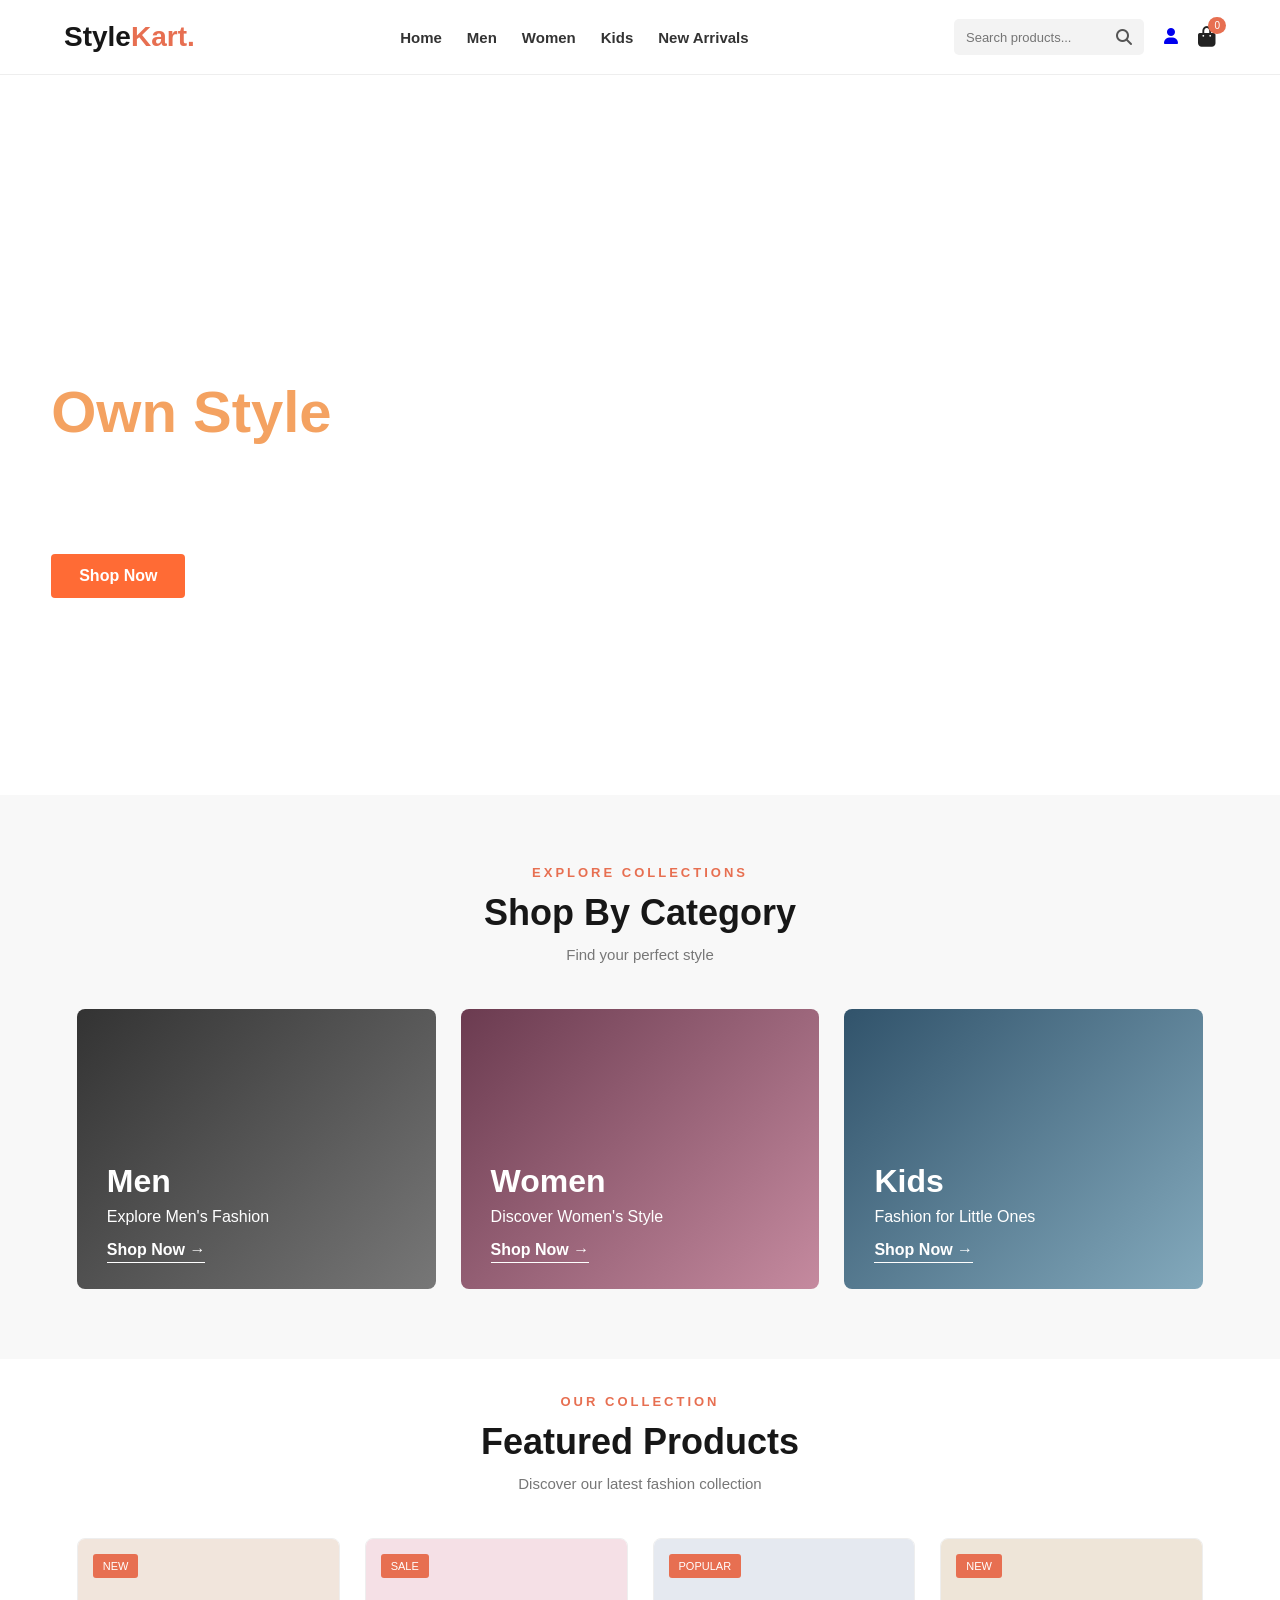
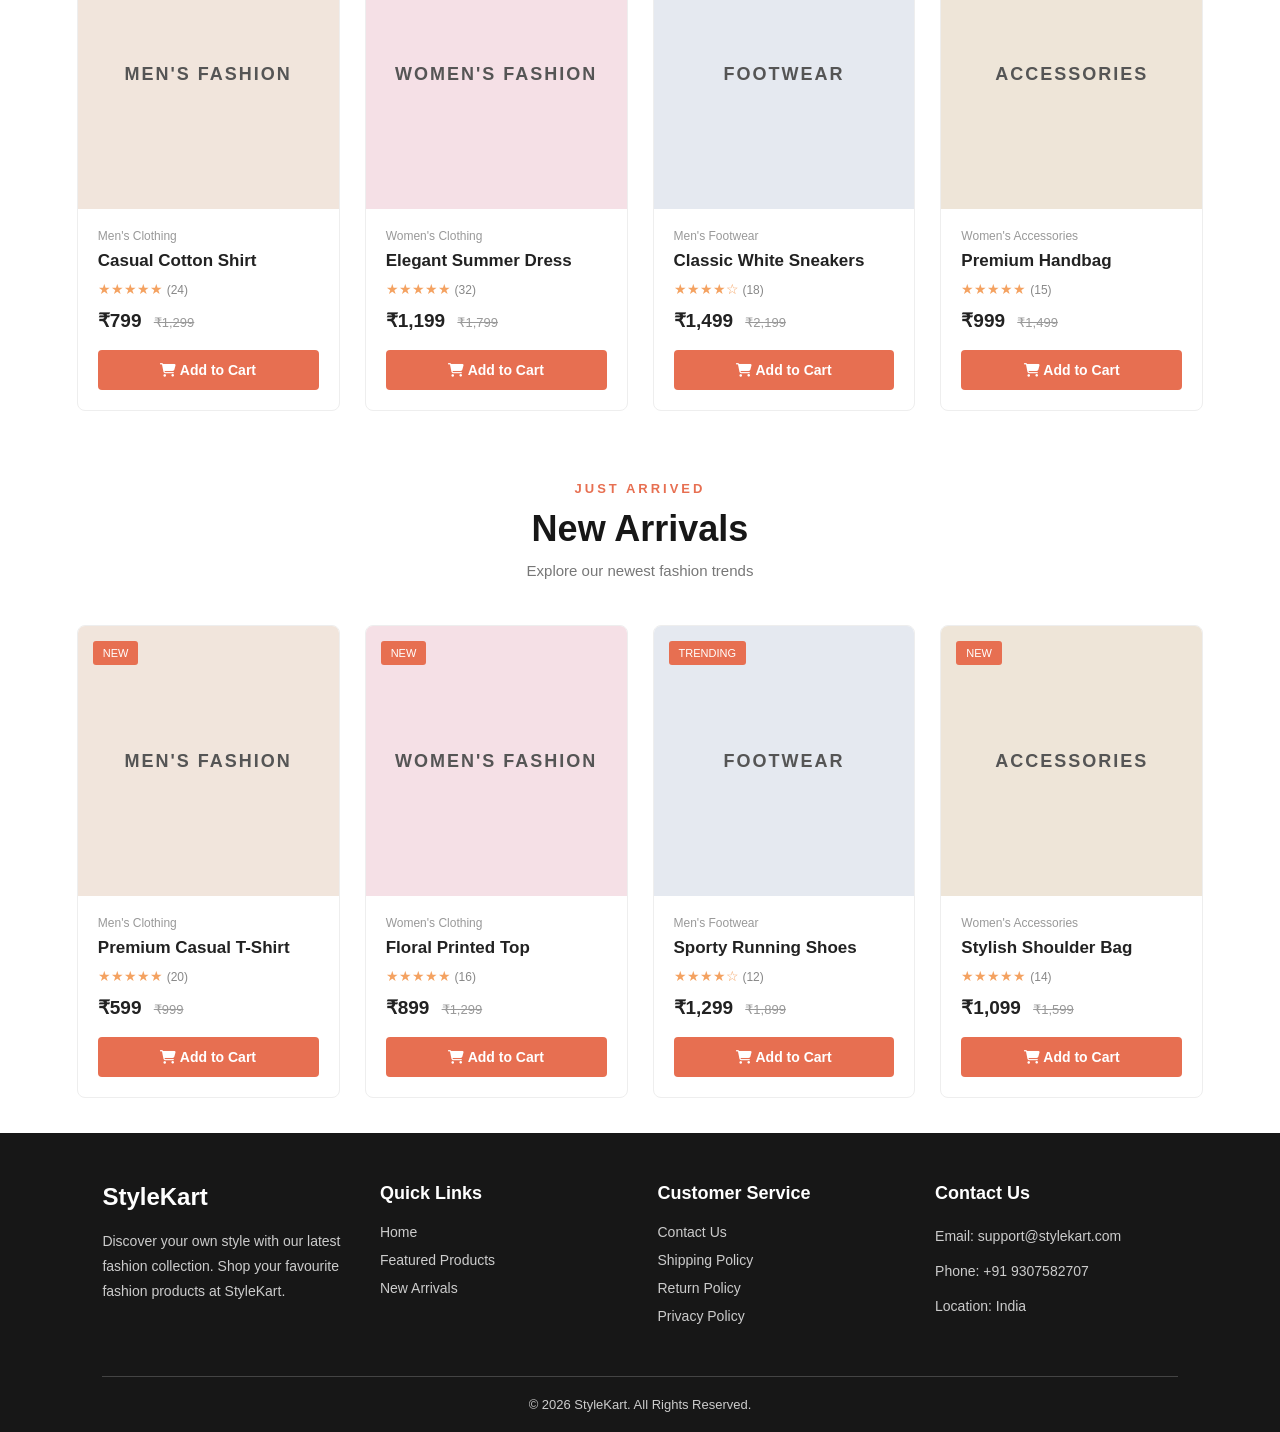
==== index.html @ a489c65c "Add files via upload" ====
<!DOCTYPE html>
<html lang="en">
<head>
    <meta charset="UTF-8">
    <meta name="viewport" content="width=device-width, initial-scale=1.0">

    <title>StyleKart | Fashion Store</title>

    <link rel="stylesheet" href="style.css">
    

    <!-- Icons -->
    <link rel="stylesheet"
    href="https://cdnjs.cloudflare.com/ajax/libs/font-awesome/6.5.0/css/all.min.css">
</head>

<body>

    <!-- Top Announcement -->
    <!-- <div class="top-bar">
        Free Shipping on Orders Above ₹999
    </div> -->

    <!-- Header -->
    <header class="header">

        <div class="logo">
            Style<span>Kart.</span>
        </div>

        <nav class="navbar" id="navbar">
            <a href="#">Home</a>
            <a href="men.html">Men</a>
            <a href="women.html">Women</a>
            <a href="kids.html">Kids</a>
            <a href="#new-arrivals">New Arrivals</a>
         </nav>

        <div class="header-actions">

            <div class="search-box">
                <input type="text" id="searchInput" placeholder="Search products...">
                <i class="fa-solid fa-magnifying-glass"></i>
            </div>

            <!-- <a href="login.html" class="header-icon" aria-label="Account">
                <i class="fa-regular fa-user"></i>
            </a> -->

            <div class="user-account" id="accountArea">
               <a href="login.html">
               <i class="fa-solid fa-user"></i>
               </a>
            </div>

            <a href="#" class="header-icon cart-icon"
                id="cartToggle"
                aria-label="Shopping Cart">
                <i class="fa-solid fa-bag-shopping"></i>
                <span class="cart-count">0</span>
            </a>

            <button class="menu-btn" id="menuBtn"
                    aria-label="Open menu"
                    aria-expanded="false">
                <i class="fa-solid fa-bars"></i>
            </button>

        </div>

    </header>


<!-- Hero Section -->
<section class="hero">

    <div class="hero-content">

        <p class="hero-subtitle">
            NEW SEASON COLLECTION
        </p>

        <h1>
            Discover Your
            <span>Own Style</span>
        </h1>

        <p class="hero-description">
            Explore the latest fashion trends.
            Upgrade your wardrobe with our exclusive collection.
        </p>

        <a href="#" class="shop-btn">
            Shop Now
        </a>

    </div>

</section>


<!-- Shop By Category Section -->
<section class="category-section">

    <div class="section-heading">
        <p>EXPLORE COLLECTIONS</p>
        <h2>Shop By Category</h2>
        <span>Find your perfect style</span>
    </div>

    <div class="category-container">

        <a href="men.html" class="category-card" id="men">
            <div class="category-content">
                <h2>Men</h2>
                <p>Explore Men's Fashion</p>
                <span>Shop Now →</span>
            </div>
        </a>

        <a href="women.html" class="category-card" id="women">
            <div class="category-content">
                <h2>Women</h2>
                <p>Discover Women's Style</p>
                <span>Shop Now →</span>
            </div>
        </a>

        <a href="kids.html" class="category-card" id="kids">
            <div class="category-content">
                <h2>Kids</h2>
                <p>Fashion for Little Ones</p>
                <span>Shop Now →</span>
            </div>
        </a>

    </div>

</section>



<!-- Featured Products Section -->
<section class="products-section" id="products">

    <div class="section-heading">
        <p>OUR COLLECTION</p>
        <h2>Featured Products</h2>
        <span>Discover our latest fashion collection</span>
    </div>

    <div class="products-container">

        
        <!-- Product 1 -->
        <div class="product-card" onclick="openProductDetails('Casual Cotton Shirt')">
            <div class="product-image product-1">
                <span class="product-tag">NEW</span>
                <div class="image-placeholder">MEN'S FASHION</div>
            </div>

            <div class="product-details">
                <p class="category">Men's Clothing</p>
                <h3>Casual Cotton Shirt</h3>
                <div class="rating">★★★★★ <span>(24)</span></div>
                <div class="price">
                    ₹799 <del>₹1,299</del>
                </div>
                <button class="add-cart"
                    data-name="Casual Cotton Shirt"
                    data-price="799"
                    data-image="images/shirt.jpg"
                    onclick="event.stopPropagation()">
                    <i class="fa-solid fa-cart-shopping"></i>
                    Add to Cart
                </button>
            </div>
        </div>

        <!-- Product 2 -->
        <div class="product-card" onclick="openProductDetails('Elegant Summer Dress')">
            <div class="product-image product-2">
                <span class="product-tag">SALE</span>
                <div class="image-placeholder">WOMEN'S FASHION</div>
            </div>

            <div class="product-details">
                <p class="category">Women's Clothing</p>
                <h3>Elegant Summer Dress</h3>
                <div class="rating">★★★★★ <span>(32)</span></div>
                <div class="price">
                    ₹1,199 <del>₹1,799</del>
                </div>
                <button class="add-cart"
                        data-name="Elegant Summer Dress"
                        data-price="1199"
                        data-image="images/Summer Dress.png"
                        onclick="event.stopPropagation()">
                        <i class="fa-solid fa-cart-shopping"></i>
                        Add to Cart
                </button>
            </div>
        </div>

        <!-- Product 3 -->
        <div class="product-card" onclick="openProductDetails('Classic White Sneakers')">
            <div class="product-image product-3">
                <span class="product-tag">POPULAR</span>
                <div class="image-placeholder">FOOTWEAR</div>
            </div>

            <div class="product-details">
                <p class="category">Men's Footwear</p>
                <h3>Classic White Sneakers</h3>
                <div class="rating">★★★★☆ <span>(18)</span></div>
                <div class="price">
                    ₹1,499 <del>₹2,199</del>
                </div>
                <button class="add-cart"
                        data-name="Classic White Sneakers"
                        data-price="1499"
                        data-image="images/Sneakers.jpg"
                        onclick="event.stopPropagation()">
                        <i class="fa-solid fa-cart-shopping"></i>
                    Add to Cart
                </button>
            </div>
        </div>

        <!-- Product 4 -->
        <div class="product-card" onclick="openProductDetails('Premium Handbag')">
            <div class="product-image product-4">
                <span class="product-tag">NEW</span>
                <div class="image-placeholder">ACCESSORIES</div>
            </div>

            <div class="product-details">
                <p class="category">Women's Accessories</p>
                <h3>Premium Handbag</h3>
                <div class="rating">★★★★★ <span>(15)</span></div>
                <div class="price">
                    ₹999 <del>₹1,499</del>
                </div>
                <button class="add-cart"
                        data-name="Premium Handbag"
                        data-price="999"
                        data-image="images/Handbag.jpg"
                        onclick="event.stopPropagation()">
                        <i class="fa-solid fa-cart-shopping"></i>
                    Add to Cart
                </button>
            </div>
        </div>

    </div>

</section>


<!-- New Arrivals Section -->
<section class="products-section new-arrivals" id="new-arrivals">

    <div class="section-heading">
        <p>JUST ARRIVED</p>
        <h2>New Arrivals</h2>
        <span>Explore our newest fashion trends</span>
    </div>

    <div class="products-container">

        <!-- New Product 1 -->
        <div class="product-card" onclick="openProductDetails('Premium Casual T-Shirt')">
            <div class="product-image product-1">
                <span class="product-tag">NEW</span>
                <div class="image-placeholder">MEN'S FASHION</div>
            </div>

            <div class="product-details">
                <p class="category">Men's Clothing</p>
                <h3>Premium Casual T-Shirt</h3>
                <div class="rating">★★★★★ <span>(20)</span></div>
                <div class="price">
                    ₹599 <del>₹999</del>
                </div>

                <button class="add-cart"
                    data-name="Premium Casual T-Shirt"
                    data-price="599"
                    data-image="images/tshirt.jpg"
                    onclick="event.stopPropagation()">
                    <i class="fa-solid fa-cart-shopping"></i>
                    Add to Cart
                </button>
            </div>
        </div>

        <!-- New Product 2 -->
        <div class="product-card" onclick="openProductDetails('Floral Printed Top')">
            <div class="product-image product-2">
                <span class="product-tag">NEW</span>
                <div class="image-placeholder">WOMEN'S FASHION</div>
            </div>

            <div class="product-details">
                <p class="category">Women's Clothing</p>
                <h3>Floral Printed Top</h3>
                <div class="rating">★★★★★ <span>(16)</span></div>
                <div class="price">
                    ₹899 <del>₹1,299</del>
                </div>

                <button class="add-cart"
                    data-name="Floral Printed Top"
                    data-price="899"
                    data-image="images/floral-top.jpg"
                    onclick="event.stopPropagation()">
                    <i class="fa-solid fa-cart-shopping"></i>
                    Add to Cart
                </button>
            </div>
        </div>

        <!-- New Product 3 -->
        <div class="product-card" onclick="openProductDetails('Sporty Running Shoes')">
            <div class="product-image product-3">
                <span class="product-tag">TRENDING</span>
                <div class="image-placeholder">FOOTWEAR</div>
            </div>

            <div class="product-details">
                <p class="category">Men's Footwear</p>
                <h3>Sporty Running Shoes</h3>
                <div class="rating">★★★★☆ <span>(12)</span></div>
                <div class="price">
                    ₹1,299 <del>₹1,899</del>
                </div>

                <button class="add-cart"
                    data-name="Sporty Running Shoes"
                    data-price="1299"
                    data-image="images/running-shoes.jpg"
                    onclick="event.stopPropagation()">
                    <i class="fa-solid fa-cart-shopping"></i>
                    Add to Cart
                </button>
            </div>
        </div>

        <!-- New Product 4 -->
        <div class="product-card" onclick="openProductDetails('Stylish Shoulder Bag')">
            <div class="product-image product-4">
                <span class="product-tag">NEW</span>
                <div class="image-placeholder">ACCESSORIES</div>
            </div>

            <div class="product-details">
                <p class="category">Women's Accessories</p>
                <h3>Stylish Shoulder Bag</h3>
                <div class="rating">★★★★★ <span>(14)</span></div>
                <div class="price">
                    ₹1,099 <del>₹1,599</del>
                </div>

                <button class="add-cart"
                    data-name="Stylish Shoulder Bag"
                    data-price="1099"
                    data-image="images/shoulder-bag.jpg"
                    onclick="event.stopPropagation()">
                    <i class="fa-solid fa-cart-shopping"></i>
                    Add to Cart
                </button>
            </div>
        </div>

    </div>

</section>



        <!-- Shopping Cart Panel -->
        <div class="cart-panel" id="cartPanel">

            <div class="cart-header">
                <h2>My Shopping Cart</h2>
                <button id="closeCart">&times;</button>
            </div>

            <div id="cartItems">
                <p class="empty-cart">Your cart is empty!</p>
            </div>

            <div class="cart-footer">
                <h3>Total: ₹<span id="cartTotal">0</span></h3>
                <button class="checkout-btn" onclick="window.location.href='checkout.html'">
                    Proceed to Checkout
                </button>
            </div>

        </div>

    
    <!-- Footer Section -->
    <footer class="footer">

        <div class="footer-container">

            <!-- About -->
            <div class="footer-box">
                <h2>StyleKart</h2>
                <p>
                    Discover your own style with our latest
                    fashion collection. Shop your favourite
                    fashion products at StyleKart.
                </p>
            </div>

            <!-- Quick Links -->
            <div class="footer-box">
                <h3>Quick Links</h3>
                <a href="#">Home</a>
                <a href="#products">Featured Products</a>
                <a href="#new-arrivals">New Arrivals</a>
            </div>

            <!-- Customer Service -->
            <div class="footer-box">
                <h3>Customer Service</h3>
                <a href="#">Contact Us</a>
                <a href="#">Shipping Policy</a>
                <a href="#">Return Policy</a>
                <a href="#">Privacy Policy</a>
            </div>

            <!-- Contact -->
            <div class="footer-box">
                <h3>Contact Us</h3>
                <p>Email: support@stylekart.com</p>
                <p>Phone: +91 9307582707</p>
                <p>Location: India</p>
            </div>

        </div>

        <div class="footer-bottom">
            <p>© 2026 StyleKart. All Rights Reserved.</p>
        </div>

    </footer>


    <script src="script.js"></script>

</body>
</html>
---- style.css ----
/* =========================
   1. GLOBAL RESET
========================= */

* {
    margin: 0;
    padding: 0;
    box-sizing: border-box;
}

body {
    font-family: Arial, sans-serif;
    background: #ffffff;
    color: #222;
}

/* =========================
   2. TOP ANNOUNCEMENT BAR
========================= */

.top-bar {
    background: #171717;
    color: white;
    text-align: center;
    padding: 10px;
    font-size: 13px;
    letter-spacing: 0.5px;
}

/* =========================
   3. HEADER
========================= */

.header {
    width: 100%;
    min-height: 75px;
    padding: 15px 5%;
    display: flex;
    align-items: center;
    justify-content: space-between;
    gap: 20px;
    border-bottom: 1px solid #eeeeee;
    background: white;
    position: relative;
    z-index: 100;
}

.logo {
    font-size: 28px;
    font-weight: bold;
    color: #171717;
    white-space: nowrap;
}

.logo span {
    color: #e76f51;
}

/* Navigation */

.navbar {
    display: flex;
    align-items: center;
    gap: 25px;
}

.navbar a {
    text-decoration: none;
    color: #333333;
    font-size: 15px;
    font-weight: 600;
    transition: 0.3s;
}

.navbar a:hover {
    color: #e76f51;
}

/* Header Actions */

.header-actions {
    display: flex;
    align-items: center;
    gap: 20px;
}

.search-box {
    display: flex;
    align-items: center;
    background: #f3f3f3;
    padding: 10px 12px;
    border-radius: 5px;
}

.search-box input {
    border: none;
    outline: none;
    background: transparent;
    width: 150px;
    font-size: 13px;
}

.search-box i {
    color: #555;
}

.header-icon {
    position: relative;
    color: #222;
    font-size: 20px;
    text-decoration: none;
    cursor: pointer;
}

.header-icon:hover {
    color: #e76f51;
}

.cart-count {
    position: absolute;
    top: -9px;
    right: -10px;
    background: #e76f51;
    color: white;
    font-size: 10px;
    border-radius: 50%;
    padding: 3px 6px;
}

.menu-btn {
    display: none;
    background: none;
    border: none;
    font-size: 23px;
    cursor: pointer;
}

/* =========================
   4. HERO SECTION
========================= */

.hero {
    width: 100%;
    aspect-ratio: 16 / 9;
    min-height: auto;
    display: flex;
    align-items: center;
    padding: 60px 4%;
    background-image: url("images/hero.png");
    background-size: contain;
    background-position: center;
    background-repeat: no-repeat;
    position: relative;
    color: white;
}

.hero-content {
    max-width: 550px;
    position: relative;
    z-index: 1;
}

.hero-subtitle {
    font-size: 14px;
    letter-spacing: 4px;
    margin-bottom: 20px;
}

.hero-content h1 {
    font-size: 58px;
    line-height: 1.2;
    margin-bottom: 20px;
}

.hero-content h1 span {
    display: block;
    color: #f4a261;
}

.hero-description {
    font-size: 17px;
    line-height: 1.7;
    margin-bottom: 30px;
}

.shop-btn {
    display: inline-block;
    background: #e76f51;
    color: white;
    text-decoration: none;
    padding: 15px 35px;
    border-radius: 4px;
    font-weight: bold;
    transition: 0.3s;
}

.shop-btn:hover {
    background: #c65338;
}

/* =========================
   5. FEATURED PRODUCTS
========================= */

.products-section {
    padding: 35px 6%;
    background: #ffffff;
}

.section-heading {
    text-align: center;
    margin-bottom: 45px;
}

.section-heading p {
    color: #e76f51;
    font-size: 13px;
    letter-spacing: 3px;
    font-weight: bold;
    margin-bottom: 12px;
}

.section-heading h2 {
    font-size: 36px;
    color: #171717;
    margin-bottom: 12px;
}

.section-heading span {
    color: #777;
    font-size: 15px;
}

.products-container {
    display: grid;
    grid-template-columns: repeat(4, minmax(0, 1fr));
    gap: 25px;
    max-width: 1200px;
    margin: 0 auto;
}

.product-card {
    border: 1px solid #eeeeee;
    border-radius: 8px;
    overflow: hidden;
    transition: 0.3s;
    background: white;
}

.product-card:hover {
    transform: translateY(-7px);
    box-shadow: 0 10px 25px rgba(0,0,0,0.10);
}

.product-image {
    height: 270px;
    position: relative;
    display: flex;
    align-items: center;
    justify-content: center;
    overflow: hidden;
}

.product-image img {
    width: 100%;
    height: 100%;
    object-fit: cover;
}

.product-1 {
    background: #f1e5dc;
}

.product-2 {
    background: #f5e0e6;
}

.product-3 {
    background: #e5e9f0;
}

.product-4 {
    background: #eee5d8;
}

.image-placeholder {
    color: #555;
    font-size: 18px;
    font-weight: bold;
    letter-spacing: 2px;
}

.product-tag {
    position: absolute;
    top: 15px;
    left: 15px;
    background: #e76f51;
    color: white;
    padding: 6px 10px;
    font-size: 11px;
    border-radius: 3px;
}

.product-details {
    padding: 20px;
}

.category {
    color: #999;
    font-size: 12px;
    margin-bottom: 8px;
}

.product-details h3 {
    font-size: 17px;
    margin-bottom: 10px;
    color: #222;
}

.rating {
    color: #f4a261;
    font-size: 14px;
    margin-bottom: 12px;
}

.rating span {
    color: #888;
    font-size: 12px;
}

.price {
    font-size: 19px;
    font-weight: bold;
    margin-bottom: 18px;
}

.price del {
    color: #999;
    font-size: 13px;
    font-weight: normal;
    margin-left: 7px;
}

.add-cart {
    width: 100%;
    padding: 12px;
    background: #e76f51;
    border: none;
    color: white;
    font-size: 14px;
    font-weight: bold;
    border-radius: 4px;
    cursor: pointer;
    transition: 0.3s;
}

.add-cart:hover {
    background: #c65338;
}

/* =========================
   6. PREMIUM CART DRAWER
========================= */

.cart-panel {
    display: block;
    position: fixed;
    top: 0;
    right: 0;
    width: 420px;
    max-width: 100%;
    height: 100vh;
    background: #ffffff;
    z-index: 9999;
    padding: 25px;
    box-shadow: -8px 0 30px rgba(0,0,0,0.12);
    overflow-y: auto;
    transform: translateX(100%);
    visibility: hidden;
    transition: transform 0.35s ease, visibility 0.35s;
}

.cart-panel.active {
    transform: translateX(0);
    visibility: visible;
}

/* Cart Header */

.cart-header {
    display: flex;
    justify-content: space-between;
    align-items: center;
    padding-bottom: 20px;
    border-bottom: 1px solid #eeeeee;
}

.cart-header h2 {
    font-size: 22px;
    color: #222222;
}

.cart-header button {
    background: none;
    border: none;
    font-size: 30px;
    cursor: pointer;
    color: #555555;
}

.cart-header button:hover {
    color: #e76f51;
}

/* Cart Item */

.cart-item {
    border-bottom: 1px solid #eeeeee;
}

.cart-product {
    display: flex;
    gap: 15px;
    padding: 20px 0;
}

.cart-product-image {
    width: 90px;
    height: 110px;
    flex-shrink: 0;
    overflow: hidden;
    background: #f3e9e5;
    display: flex;
    align-items: center;
    justify-content: center;
    border-radius: 8px;
}

.cart-product-image img {
    width: 100%;
    height: 100%;
    object-fit: cover;
}

.cart-product-image span {
    font-size: 35px;
    font-weight: bold;
    color: #e76f51;
}

.cart-product-info {
    flex: 1;
}

.cart-product-info h4 {
    font-size: 15px;
    color: #222222;
    margin-bottom: 8px;
}

.cart-product-price {
    font-weight: bold;
    color: #e76f51;
    margin-bottom: 12px;
}

/* Quantity Controls */

.quantity-controls {
    display: flex;
    align-items: center;
    gap: 12px;
    margin-bottom: 10px;
}

.quantity-controls button {
    width: 28px;
    height: 28px;
    border: 1px solid #dddddd;
    background: #ffffff;
    border-radius: 5px;
    cursor: pointer;
    font-size: 17px;
}

.quantity-controls button:hover {
    background: #e76f51;
    color: white;
    border-color: #e76f51;
}

/* Remove Button */

.remove-btn {
    border: none;
    background: none;
    color: #dc3545;
    cursor: pointer;
    font-size: 13px;
}

.remove-btn:hover {
    color: #a71d2a;
}

/* Cart Footer */

.cart-footer {
    margin-top: 25px;
    padding-top: 20px;
    border-top: 1px solid #eeeeee;
}

.cart-footer h3 {
    font-size: 20px;
    display: flex;
    justify-content: space-between;
}

/* Checkout */

.checkout-btn {
    width: 100%;
    padding: 15px;
    margin-top: 20px;
    background: #e76f51;
    color: white;
    border: none;
    border-radius: 6px;
    font-size: 16px;
    font-weight: bold;
    cursor: pointer;
    transition: 0.3s;
}

.checkout-btn:hover {
    background: #c65338;
}

/* Empty Cart */

.empty-cart {
    text-align: center;
    margin-top: 60px;
    color: #888888;
}

.empty-cart i {
    font-size: 55px;
    color: #e76f51;
    margin-bottom: 20px;
}

.empty-cart h3 {
    color: #222222;
    margin-bottom: 10px;
}

.empty-cart p {
    font-size: 14px;
    line-height: 1.5;
}

/* =========================
   7. CHECKOUT PAGE
========================= */

.checkout-page {
    max-width: 1100px;
    margin: 50px auto;
    padding: 20px;
}

.checkout-page h1 {
    margin-bottom: 10px;
}

.checkout-container {
    display: grid;
    grid-template-columns: 1.5fr 1fr;
    gap: 30px;
    margin-top: 30px;
}

.checkout-form,
.order-summary {
    padding: 25px;
    border: 1px solid #ddd;
    border-radius: 10px;
    background: white;
}

.checkout-form h2,
.order-summary h2 {
    margin-bottom: 20px;
}

.checkout-form label {
    display: block;
    margin: 15px 0 7px;
    font-weight: bold;
}

.checkout-form input,
.checkout-form textarea {
    width: 100%;
    padding: 12px;
    border: 1px solid #ccc;
    border-radius: 5px;
    font-size: 14px;
}

.checkout-form textarea {
    min-height: 90px;
    resize: vertical;
}

.checkout-form .checkout-btn {
    width: 100%;
    margin-top: 20px;
    padding: 14px;
    cursor: pointer;
}

.checkout-product {
    display: flex;
    justify-content: space-between;
    gap: 15px;
    padding: 15px 0;
    border-bottom: 1px solid #eee;
}

.order-summary h3 {
    margin-top: 20px;
}

/* =========================
   8. SUCCESS PAGE
========================= */

.success-container {
    max-width: 600px;
    margin: 80px auto;
    padding: 40px 20px;
    text-align: center;
    background: white;
    border-radius: 12px;
}

.success-icon {
    width: 85px;
    height: 85px;
    margin: 0 auto 25px;
    background: #e5f8ec;
    color: #20a45a;
    border-radius: 50%;
    display: flex;
    align-items: center;
    justify-content: center;
    font-size: 40px;
}

.success-container h1 {
    margin-bottom: 15px;
}

.success-container p {
    margin-bottom: 12px;
    color: #666;
}

.continue-btn {
    display: inline-block;
    margin-top: 20px;
    padding: 14px 25px;
    background: #171717;
    color: white;
    text-decoration: none;
    border-radius: 5px;
}

/* =========================
   9. SHOP BY CATEGORY
========================= */

.category-section {
    padding: 70px 6%;
    background: #f8f8f8;
}

.category-container {
    display: grid;
    grid-template-columns: repeat(3, minmax(0, 1fr));
    gap: 25px;
    max-width: 1200px;
    margin: 35px auto 0;
}

.category-card {
    min-height: 280px;
    display: flex;
    align-items: flex-end;
    padding: 30px;
    text-decoration: none;
    color: white;
    border-radius: 8px;
    overflow: hidden;
    background: linear-gradient(135deg, #333, #777);
    transition: transform 0.3s ease;
}

.category-card:nth-child(2) {
    background: linear-gradient(135deg, #6b3b50, #c58a9f);
}

.category-card:nth-child(3) {
    background: linear-gradient(135deg, #31536b, #83a9bc);
}

.category-card:hover {
    transform: translateY(-6px);
}

.category-content h2 {
    font-size: 32px;
    margin-bottom: 8px;
}

.category-content p {
    margin-bottom: 15px;
}

.category-content span {
    font-weight: bold;
    border-bottom: 1px solid white;
    padding-bottom: 4px;
}

/* =========================
   10. RESPONSIVE DESIGN
========================= */

/* Tablet */

@media (max-width: 1000px) {
    .products-container {
        grid-template-columns: repeat(2, minmax(0, 1fr));
    }
}

@media (max-width: 900px) {
    .header {
        flex-wrap: wrap;
    }

    .navbar {
        gap: 15px;
    }

    .search-box input {
        width: 100px;
    }
}

/* Mobile */

@media (max-width: 768px) {
    .checkout-container {
        grid-template-columns: 1fr;
    }

    .category-container {
        grid-template-columns: 1fr;
    }

    .category-card {
        min-height: 220px;
    }
}

@media (max-width: 650px) {
    .header {
        padding: 12px 3%;
        min-height: 65px;
        height: auto;
        flex-wrap: nowrap;
        gap: 8px;
    }

    .logo {
        font-size: 21px;
        flex-shrink: 0;
    }

    .header-actions {
        display: flex;
        align-items: center;
        gap: 12px;
        flex-shrink: 0;
    }

    .account-btn {
        gap: 4px;
        font-size: 12px;
    }

    .account-btn i:first-child {
    font-size: 19px;
}

    .header-icon {
        font-size: 19px;
    }

    .menu-btn {
        font-size: 21px;
        flex-shrink: 0;
    }

    .search-box {
        display: none;
    }

    .menu-btn {
        display: block;
    }

    .navbar {
        display: none;
        width: 100%;
        flex-direction: column;
        align-items: flex-start;
        gap: 0;
    }

    .navbar.active {
        display: flex;
    }

    .navbar a {
        width: 100%;
        padding: 13px 0;
        border-top: 1px solid #eeeeee;
    }

    .hero {
        min-height: 600px;
        aspect-ratio: auto;
        padding: 40px 6%;
        background-position: center;
        background-size: cover;
        background-repeat: no-repeat;
        display: flex;
        align-items: center;
        justify-content: flex-start;
    }

    .hero-content {
        max-width: 100%;
        width: 100%;
    }

    /* .hero-content h1 {
        font-size: 38px;
    } */

    .hero-description {
        font-size: 14px;
    }

    .hero-subtitle {
        font-size: 11px;
        letter-spacing: 2px;
    }

    .products-section {
        padding: 50px 5%;
    }

    .products-container {
        grid-template-columns: 1fr;
    }

    .section-heading h2 {
        font-size: 28px;
    }
}

/* Small Mobile Cart */

@media (max-width: 480px) {
    .cart-panel {
        width: 100%;
        padding: 20px;
    }
}


/* Footer Section */
.footer {
    background: #171717;
    color: #ffffff;
    padding: 50px 8% 20px;
}

.footer-container {
    display: grid;
    grid-template-columns: repeat(4, 1fr);
    gap: 35px;
    max-width: 1200px;
    margin: auto;
}

.footer-box h2 {
    color: #ffffff;
    margin-bottom: 18px;
}

.footer-box h3 {
    margin-bottom: 20px;
    font-size: 18px;
}

.footer-box p {
    color: #cccccc;
    font-size: 14px;
    line-height: 1.8;
    margin-bottom: 10px;
}

.footer-box a {
    display: block;
    color: #cccccc;
    text-decoration: none;
    margin-bottom: 12px;
    font-size: 14px;
}

.footer-box a:hover {
    color: #ff6b35;
}

.footer-bottom {
    border-top: 1px solid #444;
    text-align: center;
    margin-top: 40px;
    padding-top: 20px;
}

.footer-bottom p {
    color: #cccccc;
    font-size: 13px;
}

/* Footer Responsive */
@media (max-width: 768px) {
    .footer-container {
        grid-template-columns: repeat(2, 1fr);
    }
}

@media (max-width: 480px) {
    .footer-container {
        grid-template-columns: 1fr;
    }
}



/* Men's Hero Section */
.men-hero {
    min-height: 420px;
    background: linear-gradient(90deg, #171717, #555555);
    display: flex;
    align-items: center;
    padding: 50px 8%;
    color: white;
}

.men-hero-content {
    max-width: 550px;
}

.men-hero-content p {
    letter-spacing: 3px;
    color: #ff8a50;
    margin-bottom: 15px;
}

.men-hero-content h1 {
    font-size: 48px;
    margin-bottom: 15px;
}

.men-hero-content span {
    display: block;
    margin-bottom: 30px;
    color: #dddddd;
}

.shop-btn {
    display: inline-block;
    background: #ff6b35;
    color: white;
    text-decoration: none;
    padding: 13px 28px;
    border-radius: 4px;
}

.shop-btn:hover {
    background: #e95725;
}

@media (max-width: 650px) {
    .men-hero {
        min-height: 350px;
        padding: 35px 6%;
    }

    .men-hero-content h1 {
        font-size: 34px;
    }
}


/* Login and Register Page */

.auth-page {
    min-height: 100vh;
    background: #f5f5f5;
    display: flex;
    align-items: center;
    justify-content: center;
    padding: 25px;
}

.auth-container {
    width: 100%;
    max-width: 430px;
    background: white;
    padding: 40px;
    border-radius: 10px;
    box-shadow: 0 5px 25px rgba(0,0,0,0.08);
}

.auth-brand {
    text-align: center;
    margin-bottom: 30px;
}

.auth-brand h1 {
    font-size: 32px;
}

.auth-brand span {
    color: #ff6b35;
}

.auth-brand p {
    color: #777;
    margin-top: 8px;
}

.auth-form h2 {
    margin-bottom: 10px;
}

.auth-form > p {
    color: #777;
    font-size: 14px;
    margin-bottom: 22px;
}

.auth-form label {
    display: block;
    margin: 15px 0 7px;
    font-size: 14px;
    font-weight: 600;
}

.auth-form input {
    width: 100%;
    padding: 12px;
    border: 1px solid #ddd;
    border-radius: 5px;
    outline: none;
}

.auth-form input:focus {
    border-color: #ff6b35;
}

.auth-form button {
    width: 100%;
    padding: 13px;
    margin-top: 22px;
    background: #ff6b35;
    color: white;
    border: none;
    border-radius: 5px;
    cursor: pointer;
}

.auth-switch {
    text-align: center;
    margin-top: 22px;
}

.auth-switch a {
    color: #ff6b35;
    text-decoration: none;
    font-weight: bold;
}

.back-home {
    display: block;
    text-align: center;
    margin-top: 25px;
    color: #333;
    text-decoration: none;
}



/* Professional Account Dropdown */

.user-account {
    position: relative;
}

.account-btn {
    display: flex;
    align-items: center;
    gap: 8px;
    background: transparent;
    border: none;
    cursor: pointer;
    font-size: 14px;
    font-weight: 600;
    color: #222;
}

.account-btn i:first-child {
    font-size: 21px;
}

.account-btn i:last-child {
    font-size: 11px;
}

.account-dropdown {
    display: none;
    position: absolute;
    top: 40px;
    right: 0;
    width: 230px;
    background: white;
    box-shadow: 0 5px 20px rgba(0,0,0,0.15);
    border-radius: 8px;
    padding: 15px;
    z-index: 1000;
}

.account-dropdown.show {
    display: block;
}

.account-info {
    display: flex;
    flex-direction: column;
    gap: 6px;
    margin-bottom: 12px;
}

.account-info strong {
    font-size: 15px;
}

.account-info small {
    color: #777;
    font-size: 12px;
    word-break: break-all;
}

.account-dropdown hr {
    border: 0;
    border-top: 1px solid #eee;
    margin: 10px 0;
}

.account-dropdown a,
.account-dropdown button {
    display: flex;
    align-items: center;
    gap: 10px;
    width: 100%;
    padding: 11px 5px;
    color: #333;
    text-decoration: none;
    background: white;
    border: none;
    font-size: 14px;
    cursor: pointer;
}

.account-dropdown a:hover,
.account-dropdown button:hover {
    color: #ff6b35;
}


/* My Account Page */

.account-page {
    min-height: 100vh;
    background: #f5f5f5;
    text-align: center;
    padding: 60px 20px;
}

.account-page h1 {
    font-size: 32px;
    margin-bottom: 10px;
}

.account-page > p {
    color: #777;
    margin-bottom: 35px;
}

.account-card {
    background: white;
    max-width: 400px;
    margin: auto;
    padding: 40px 25px;
    border-radius: 10px;
    box-shadow: 0 5px 20px rgba(0,0,0,0.08);
}

.account-avatar {
    width: 80px;
    height: 80px;
    background: #ff6b35;
    color: white;
    border-radius: 50%;
    display: flex;
    align-items: center;
    justify-content: center;
    font-size: 35px;
    margin: 0 auto 20px;
}

.account-card h2 {
    margin-bottom: 10px;
}

.account-card p {
    color: #777;
    margin-bottom: 25px;
}

.account-card button {
    background: #ff6b35;
    color: white;
    border: none;
    padding: 12px 30px;
    border-radius: 5px;
    cursor: pointer;
}

.account-card button:hover {
    background: #e85b28;
}


/* Edit Profile Form */

#editProfileForm {
    text-align: left;
}

#editProfileForm label {
    display: block;
    margin: 12px 0 6px;
    font-weight: 600;
}

#editProfileForm input {
    width: 100%;
    padding: 11px;
    border: 1px solid #ddd;
    border-radius: 5px;
    outline: none;
}

#editProfileForm input:focus {
    border-color: #ff6b35;
}

#editProfileForm button {
    margin-top: 15px;
    margin-right: 5px;
}

/* Edit Profile Button Spacing */

#editProfileForm button {
    margin-top: 15px;
    margin-right: 10px;
    margin-bottom: 8px;
    min-width: 120px;
}

#editProfileForm button:last-child {
    background: #ff6b35;
}

#editProfileForm button:last-child:hover {
    background:  #e85b28;
}


/* Account Buttons Spacing */

.account-card > button {
    margin: 8px 5px;
    min-width: 130px;
}

#editProfileForm button,
#changePasswordForm button {
    margin: 8px 5px;
    min-width: 120px;
}

/* Mobile Responsive Buttons */

@media (max-width: 600px) {

    .account-card {
        padding: 25px 15px;
    }

    .account-card > button,
    #editProfileForm button,
    #changePasswordForm button {
        display: block;
        width: 100%;
        margin: 12px 0;
    }

}


/* Account Buttons Spacing */

.account-card > button {
    margin: 8px 5px;
    min-width: 130px;
}

#editProfileForm button,
#changePasswordForm button {
    margin: 8px 5px;
    min-width: 120px;
}

/* Mobile Responsive Buttons */

@media (max-width: 600px) {

    .account-card {
        padding: 25px 15px;
    }

    .account-card > button,
    #editProfileForm button,
    #changePasswordForm button {
        display: block;
        width: 100%;
        margin: 12px 0;
    }

}

/* Center Account Dropdown on Mobile */

/* @media (max-width: 700px) {

    .user-account {
        position: static;
    }

    .account-dropdown {
        position: fixed;
        top: 30%;
        left: 50%;
        right: auto;
        transform: translate(-50%, -50%);
        width: 280px;
        max-width: calc(100vw - 40px);
        z-index: 99999;
        box-sizing: border-box;
    }

} */

/* Mobile Account Dropdown */

@media (max-width: 700px) {

    .user-account {
        position: static;
    }

    .account-dropdown {
        position: fixed !important;

        top: 100px !important;
        left: 50% !important;
        right: auto !important;

        transform: translateX(-50%) !important;

        width: 280px;
        max-width: calc(100vw - 32px);

        margin: 0 !important;
        z-index: 999999;
        box-sizing: border-box;
    }

}

/* Change Password Form Only */

#changePasswordForm {
    width: 100%;
    margin-top: 25px;
    text-align: left;
}

#changePasswordForm label {
    display: block;
    margin-bottom: 8px;
    font-size: 14px;
    font-weight: 600;
}

#changePasswordForm input {
    display: block;
    width: 100%;
    padding: 12px;
    margin-bottom: 18px;
    border: 1px solid #ccc;
    border-radius: 5px;
    box-sizing: border-box;
    font-size: 14px;
}

#changePasswordForm button {
    display: inline-block;
    padding: 11px 18px;
    margin: 5px 5px 5px 0;
    border: none;
    border-radius: 5px;
    cursor: pointer;
}



/* =========================
   MOBILE NAVBAR FIX
========================= */

@media (max-width: 650px) {

    .header {
        position: relative;
        overflow: visible;
    }

    .header .navbar {
        display: none;
        position: absolute;

        top: 100%;
        left: 0;

        width: 100%;
        padding: 8px 20px;

        background: #ffffff;

        flex-direction: column;
        align-items: stretch;
        gap: 0;

        box-shadow: 0 8px 15px rgba(0,0,0,0.10);

        z-index: 9999;
        box-sizing: border-box;
    }

    .header .navbar.active {
        display: flex;
    }

    .header .navbar a {
        display: block;
        width: 100%;

        padding: 14px 5px;

        border-bottom: 1px solid #eeeeee;
        border-top: none;

        font-size: 15px;
        text-align: left;
    }

    .header .navbar a:last-child {
        border-bottom: none;
    }

}


/* =========================
   PRODUCT DETAILS PAGE
========================= */

.product-detail-page {
    max-width: 1200px;
    margin: 50px auto;
    padding: 20px;
}

.product-detail-page .back-home {
    display: inline-block;
    margin-bottom: 30px;
    color: #222;
    text-decoration: none;
    font-size: 15px;
}

.product-detail-container {
    display: grid;
    grid-template-columns: 1fr 1fr;
    gap: 50px;
    align-items: center;
}

/* Product Image */

.detail-image {
    width: 100%;
    height: 500px;
    background: #f5f5f5;
    border-radius: 10px;
    overflow: hidden;
}

.detail-image img {
    width: 100%;
    height: 100%;
    object-fit: cover;
}

/* Product Information */

.detail-info > p:first-child {
    color: #777;
    font-size: 15px;
    margin-bottom: 12px;
}

.detail-info h1 {
    font-size: 32px;
    color: #222;
    margin-bottom: 15px;
}

.detail-rating {
    color: #f5a623;
    margin-bottom: 20px;
}

.detail-rating span {
    color: #777;
    font-size: 13px;
}

.detail-info h2 {
    font-size: 28px;
    margin-bottom: 20px;
    color: #171717;
}

.detail-description {
    color: #666;
    line-height: 1.7;
    margin-bottom: 25px;
}

/* Size Selection */

.size-selection h3,
.quantity-section h3 {
    font-size: 16px;
    margin-bottom: 12px;
}

.size-options {
    display: flex;
    gap: 12px;
    margin-bottom: 25px;
}

.size-options button {
    width: 45px;
    height: 42px;
    border: 1px solid #ddd;
    background: white;
    cursor: pointer;
    border-radius: 5px;
    font-size: 14px;
}

.size-options button:hover,
.size-options button.selected {
    background: #171717;
    color: white;
    border-color: #171717;
}

/* Quantity */

.quantity-box {
    display: flex;
    align-items: center;
    gap: 20px;
    margin-bottom: 30px;
}

.quantity-box button {
    width: 35px;
    height: 35px;
    border: 1px solid #ddd;
    background: white;
    cursor: pointer;
    font-size: 18px;
}

.quantity-box span {
    font-size: 17px;
}

/* Add To Cart */

#detailAddCart {
    width: 100%;
    padding: 15px;
    background: #171717;
    color: white;
    border: none;
    border-radius: 5px;
    font-size: 16px;
    cursor: pointer;
    transition: 0.3s;
}

#detailAddCart:hover {
    background: #444;
}

/* Mobile Responsive */

@media (max-width: 768px) {

    .product-detail-page {
        margin: 20px auto;
        padding: 15px;
    }

    .product-detail-container {
        grid-template-columns: 1fr;
        gap: 25px;
    }

    .detail-image {
        height: 350px;
    }

    .detail-info h1 {
        font-size: 25px;
    }

    .detail-info h2 {
        font-size: 24px;
    }

}

/* =========================
   KIDS HERO BUTTONS
========================= */

.kids-hero-buttons {
    display: flex;
    justify-content: flex-start;
    gap: 15px;
    margin-top: 25px;
    flex-wrap: wrap;
}

.kids-hero-buttons .shop-btn {
    display: inline-block;
    text-decoration: none;
    cursor: pointer;
}

/* Mobile Responsive */

@media (max-width: 576px) {

    .kids-hero-buttons {
        gap: 10px;
    }

    .kids-hero-buttons .shop-btn {
        padding: 12px 20px;
    }

}

/* =========================
   KIDS COLLECTION HEADINGS
========================= */

#boys-products,
#girls-products {
    padding-top: 40px;
    padding-bottom: 25px;
}

#boys-products .section-heading,
#girls-products .section-heading {
    text-align: center;
    margin-bottom: 40px;
}

#boys-products .section-heading p {
    color: #2878d0;
    font-weight: 600;
    letter-spacing: 2px;
    margin-bottom: 10px;
}

#girls-products .section-heading p {
    color: #e45b91;
    font-weight: 600;
    letter-spacing: 2px;
    margin-bottom: 10px;
}

#boys-products .section-heading h2,
#girls-products .section-heading h2 {
    font-size: 32px;
    font-weight: 700;
    margin-bottom: 10px;
}

#boys-products .section-heading span,
#girls-products .section-heading span {
    color: #777;
    font-size: 15px;
}

/* =========================
   MOBILE PRODUCTS SPACING
========================= */

@media (max-width: 576px) {

    .products-section {
        padding: 20px 5%;
    }

    .section-heading {
        margin-bottom: 25px;
    }

}


/* =========================
   PRODUCT IMAGE GALLERY
========================= */

.detail-image-gallery {
    width: 100%;
}

.thumbnail-container {
    display: flex;
    gap: 12px;
    margin-top: 15px;
}

.thumbnail {
    width: 75px;
    height: 75px;
    object-fit: cover;
    border: 2px solid #eeeeee;
    border-radius: 5px;
    cursor: pointer;
    transition: 0.3s;
}

.thumbnail:hover,
.thumbnail.active {
    border-color: #e76f51;
}

@media (max-width: 576px) {

    .thumbnail {
        width: 65px;
        height: 65px;
    }

    .thumbnail-container {
        gap: 8px;
    }

}
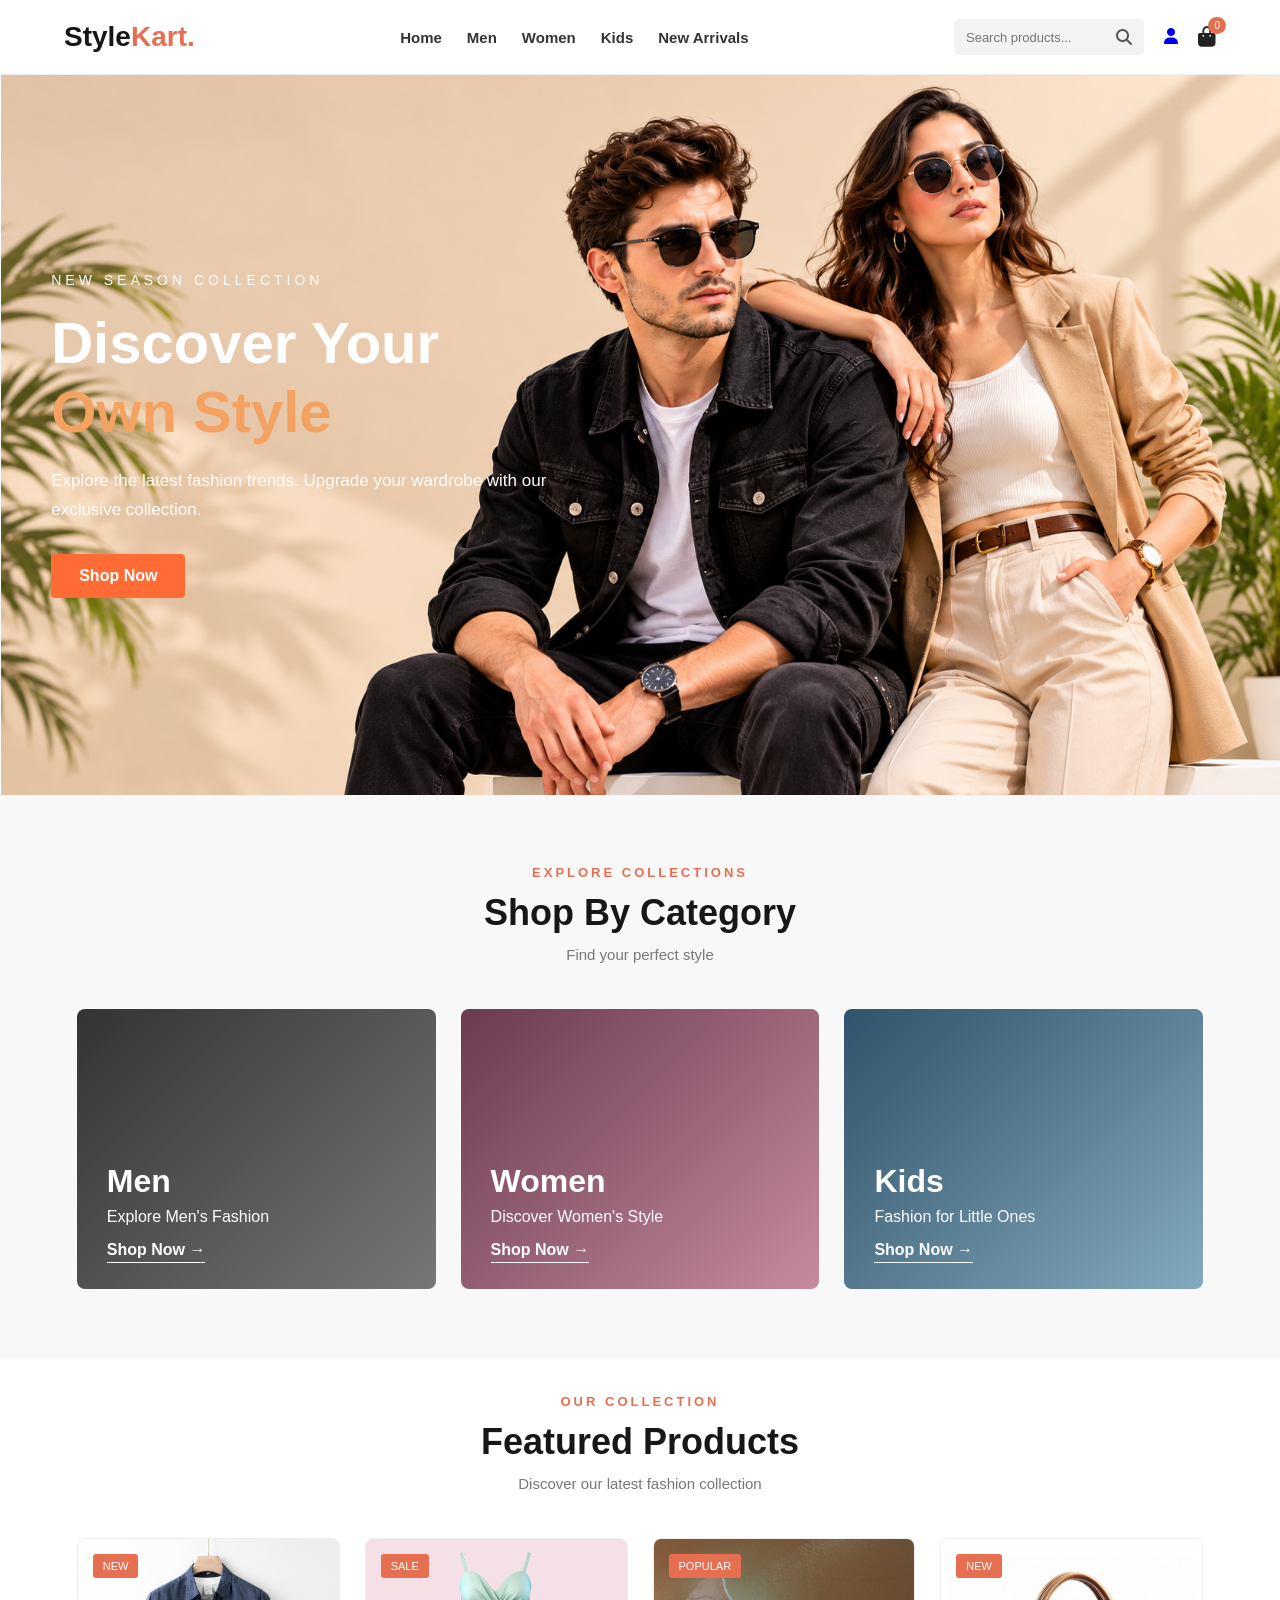
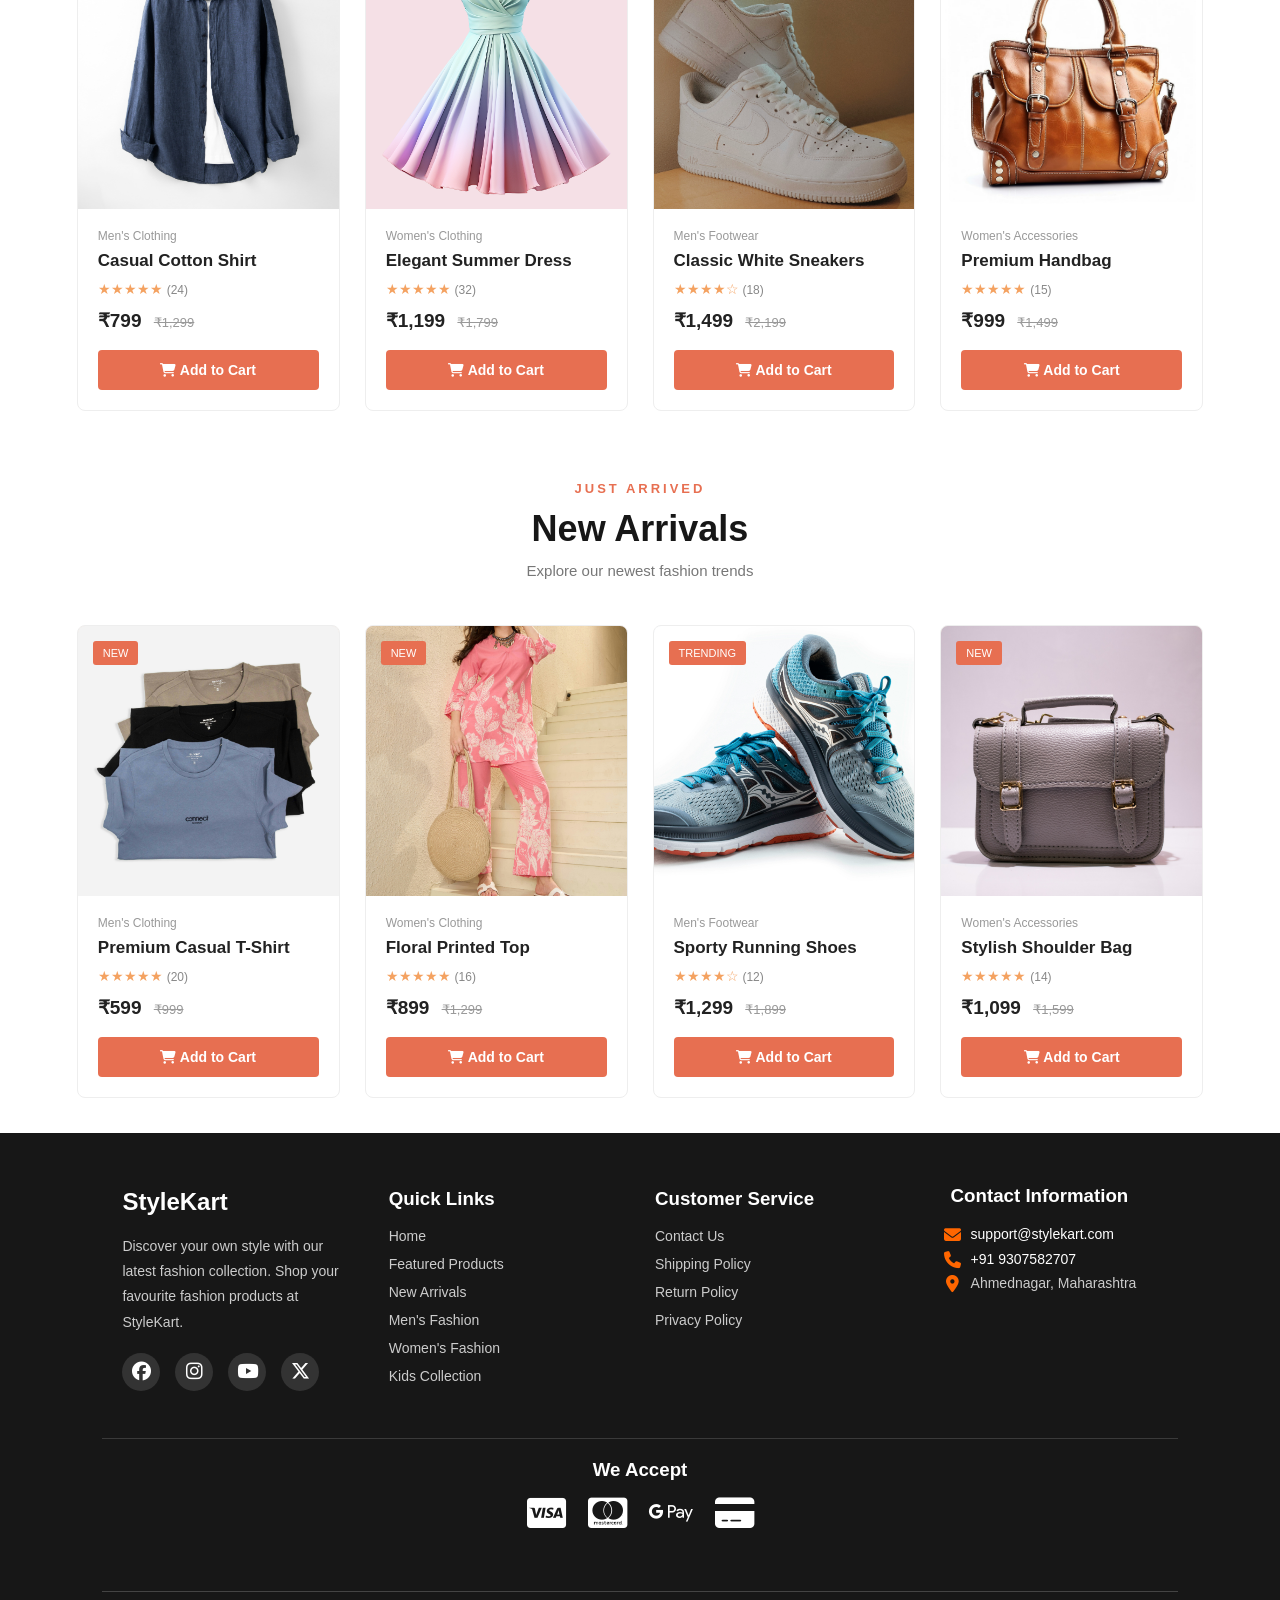
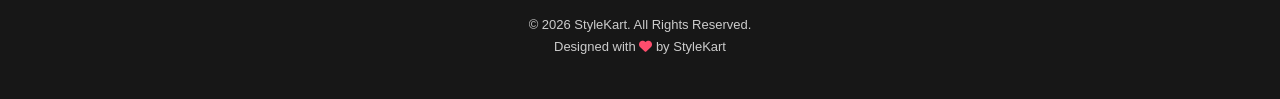
==== commit 2dbeb78b: "Add files via upload" ====
--- a/index.html
+++ b/index.html
@@ -91,7 +91,7 @@
             Upgrade your wardrobe with our exclusive collection.
         </p>
 
-        <a href="#" class="shop-btn">
+        <a href="#products" class="shop-btn">
             Shop Now
         </a>
 
@@ -157,7 +157,7 @@
         <div class="product-card" onclick="openProductDetails('Casual Cotton Shirt')">
             <div class="product-image product-1">
                 <span class="product-tag">NEW</span>
-                <div class="image-placeholder">MEN'S FASHION</div>
+               <img src="images/shirt.jpg" alt="Casual Cotton Shirt">
             </div>
 
             <div class="product-details">
@@ -182,7 +182,7 @@
         <div class="product-card" onclick="openProductDetails('Elegant Summer Dress')">
             <div class="product-image product-2">
                 <span class="product-tag">SALE</span>
-                <div class="image-placeholder">WOMEN'S FASHION</div>
+                <img src="images/Summer Dress.png" alt="Elegant Summer Dress">
             </div>
 
             <div class="product-details">
@@ -207,7 +207,7 @@
         <div class="product-card" onclick="openProductDetails('Classic White Sneakers')">
             <div class="product-image product-3">
                 <span class="product-tag">POPULAR</span>
-                <div class="image-placeholder">FOOTWEAR</div>
+                <img src="images/Sneakers.jpg" alt="Classic White Sneakers">
             </div>
 
             <div class="product-details">
@@ -232,7 +232,7 @@
         <div class="product-card" onclick="openProductDetails('Premium Handbag')">
             <div class="product-image product-4">
                 <span class="product-tag">NEW</span>
-                <div class="image-placeholder">ACCESSORIES</div>
+                 <img src="images/Handbag.jpg" alt="Premium Handbag">
             </div>
 
             <div class="product-details">
@@ -273,7 +273,8 @@
         <div class="product-card" onclick="openProductDetails('Premium Casual T-Shirt')">
             <div class="product-image product-1">
                 <span class="product-tag">NEW</span>
-                <div class="image-placeholder">MEN'S FASHION</div>
+                <!-- <div class="image-placeholder">MEN'S FASHION</div> -->
+                 <img src="images/Premium Casual T-Shirt.jpg" alt="Premium Casual T-Shirt">
             </div>
 
             <div class="product-details">
@@ -287,7 +288,7 @@
                 <button class="add-cart"
                     data-name="Premium Casual T-Shirt"
                     data-price="599"
-                    data-image="images/tshirt.jpg"
+                    data-image="images/Premium Casual T-Shirt.jpg"
                     onclick="event.stopPropagation()">
                     <i class="fa-solid fa-cart-shopping"></i>
                     Add to Cart
@@ -299,7 +300,7 @@
         <div class="product-card" onclick="openProductDetails('Floral Printed Top')">
             <div class="product-image product-2">
                 <span class="product-tag">NEW</span>
-                <div class="image-placeholder">WOMEN'S FASHION</div>
+               <img src="images/Floral Printed Top.jpg" alt="Floral Printed Top">
             </div>
 
             <div class="product-details">
@@ -313,7 +314,7 @@
                 <button class="add-cart"
                     data-name="Floral Printed Top"
                     data-price="899"
-                    data-image="images/floral-top.jpg"
+                    data-image="images/Floral Printed Top.jpg"
                     onclick="event.stopPropagation()">
                     <i class="fa-solid fa-cart-shopping"></i>
                     Add to Cart
@@ -325,7 +326,7 @@
         <div class="product-card" onclick="openProductDetails('Sporty Running Shoes')">
             <div class="product-image product-3">
                 <span class="product-tag">TRENDING</span>
-                <div class="image-placeholder">FOOTWEAR</div>
+                <img src="images/Sporty Running Shoes.jpg" alt="Sporty Running Shoes">
             </div>
 
             <div class="product-details">
@@ -339,7 +340,7 @@
                 <button class="add-cart"
                     data-name="Sporty Running Shoes"
                     data-price="1299"
-                    data-image="images/running-shoes.jpg"
+                    data-image="images/Sporty Running Shoes.jpg"
                     onclick="event.stopPropagation()">
                     <i class="fa-solid fa-cart-shopping"></i>
                     Add to Cart
@@ -351,7 +352,7 @@
         <div class="product-card" onclick="openProductDetails('Stylish Shoulder Bag')">
             <div class="product-image product-4">
                 <span class="product-tag">NEW</span>
-                <div class="image-placeholder">ACCESSORIES</div>
+               <img src="images/Stylish Shoulder Bag.jpg" alt="Stylish Shoulder Bag">
             </div>
 
             <div class="product-details">
@@ -365,7 +366,7 @@
                 <button class="add-cart"
                     data-name="Stylish Shoulder Bag"
                     data-price="1099"
-                    data-image="images/shoulder-bag.jpg"
+                    data-image="images/Stylish Shoulder Bag.jpg"
                     onclick="event.stopPropagation()">
                     <i class="fa-solid fa-cart-shopping"></i>
                     Add to Cart
@@ -401,53 +402,111 @@
         </div>
 
     
-    <!-- Footer Section -->
-    <footer class="footer">
-
-        <div class="footer-container">
-
-            <!-- About -->
-            <div class="footer-box">
-                <h2>StyleKart</h2>
-                <p>
-                    Discover your own style with our latest
-                    fashion collection. Shop your favourite
-                    fashion products at StyleKart.
-                </p>
-            </div>
-
-            <!-- Quick Links -->
-            <div class="footer-box">
-                <h3>Quick Links</h3>
-                <a href="#">Home</a>
-                <a href="#products">Featured Products</a>
-                <a href="#new-arrivals">New Arrivals</a>
-            </div>
-
-            <!-- Customer Service -->
-            <div class="footer-box">
-                <h3>Customer Service</h3>
-                <a href="#">Contact Us</a>
-                <a href="#">Shipping Policy</a>
-                <a href="#">Return Policy</a>
-                <a href="#">Privacy Policy</a>
-            </div>
-
-            <!-- Contact -->
-            <div class="footer-box">
-                <h3>Contact Us</h3>
-                <p>Email: support@stylekart.com</p>
-                <p>Phone: +91 9307582707</p>
-                <p>Location: India</p>
-            </div>
-
-        </div>
-
-        <div class="footer-bottom">
-            <p>© 2026 StyleKart. All Rights Reserved.</p>
-        </div>
-
-    </footer>
+   
+<!-- FOOTER SECTION -->
+<footer class="footer">
+
+    <div class="footer-container">
+
+        <!-- ABOUT -->
+        <div class="footer-box">
+            <h2>StyleKart</h2>
+
+            <p>
+                Discover your own style with our latest
+                fashion collection. Shop your favourite
+                fashion products at StyleKart.
+            </p>
+
+            <div class="footer-social">
+                <a href="#" aria-label="Facebook">
+                    <i class="fa-brands fa-facebook"></i>
+                </a>
+
+                <a href="#" aria-label="Instagram">
+                    <i class="fa-brands fa-instagram"></i>
+                </a>
+
+                <a href="#" aria-label="YouTube">
+                    <i class="fa-brands fa-youtube"></i>
+                </a>
+
+                <a href="#" aria-label="Twitter">
+                    <i class="fa-brands fa-x-twitter"></i>
+                </a>
+            </div>
+        </div>
+
+        <!-- QUICK LINKS -->
+        <div class="footer-box">
+            <h3>Quick Links</h3>
+
+            <a href="index.html">Home</a>
+            <a href="index.html#products">Featured Products</a>
+            <a href="index.html#new-arrivals">New Arrivals</a>
+            <a href="men.html">Men's Fashion</a>
+            <a href="women.html">Women's Fashion</a>
+            <a href="kids.html">Kids Collection</a>
+        </div>
+
+        <!-- CUSTOMER SERVICE -->
+        <div class="footer-box">
+            <h3>Customer Service</h3>
+
+            <a href="contact.html">Contact Us</a>
+            <a href="shipping-policy.html">Shipping Policy</a>
+            <a href="return-policy.html">Return Policy</a>
+            <a href="privacy-policy.html">Privacy Policy</a>
+        </div>
+
+        <!-- CONTACT -->
+        <div class="footer-box">
+            <h3>Contact Information</h3>
+
+            <p>
+                <i class="fa-solid fa-envelope"></i>
+                <a href="mailto:support@stylekart.com">
+                    support@stylekart.com
+                </a>
+            </p>
+
+            <p>
+                <i class="fa-solid fa-phone"></i>
+                <a href="tel:+919307582707">
+                    +91 9307582707
+                </a>
+            </p>
+
+            <p>
+                <i class="fa-solid fa-location-dot"></i>
+                Ahmednagar, Maharashtra
+            </p>
+        </div>
+
+    </div>
+
+    <!-- PAYMENT METHODS -->
+    <div class="footer-payment">
+
+        <h3>We Accept</h3>
+
+        <div class="payment-icons">
+            <i class="fa-brands fa-cc-visa"></i>
+            <i class="fa-brands fa-cc-mastercard"></i>
+            <i class="fa-brands fa-google-pay"></i>
+            <i class="fa-solid fa-credit-card"></i>
+        </div>
+
+    </div>
+
+    <!-- COPYRIGHT -->
+    <div class="footer-bottom">
+        <p>© 2026 StyleKart. All Rights Reserved.</p>
+        <p>Designed with <i class="fa-solid fa-heart"></i> by StyleKart</p>
+    </div>
+
+</footer>
+
 
 
     <script src="script.js"></script>
--- a/style.css
+++ b/style.css
@@ -566,13 +566,18 @@
    7. CHECKOUT PAGE
 ========================= */
 
+/* =========================
+   CHECKOUT PAGE
+========================= */
+
 .checkout-page {
     max-width: 1100px;
-    margin: 50px auto;
+    margin: 15px auto;
     padding: 20px;
 }
 
 .checkout-page h1 {
+    margin-top: 0;
     margin-bottom: 10px;
 }
 
@@ -580,7 +585,7 @@
     display: grid;
     grid-template-columns: 1.5fr 1fr;
     gap: 30px;
-    margin-top: 30px;
+    margin-top: 10px;
 }
 
 .checkout-form,
@@ -593,6 +598,7 @@
 
 .checkout-form h2,
 .order-summary h2 {
+    margin-top: 0;
     margin-bottom: 20px;
 }
 
@@ -634,6 +640,28 @@
 .order-summary h3 {
     margin-top: 20px;
 }
+
+/* MOBILE RESPONSIVE */
+
+@media (max-width: 768px) {
+
+    .checkout-page {
+        margin: 5px auto;
+        padding: 12px;
+    }
+
+    .checkout-container {
+        grid-template-columns: 1fr;
+        gap: 15px;
+        margin-top: 8px;
+    }
+
+    .checkout-form,
+    .order-summary {
+        padding: 15px;
+    }
+}
+
 
 /* =========================
    8. SUCCESS PAGE
@@ -904,15 +932,62 @@
     padding: 50px 8% 20px;
 }
 
+
+/* FOOTER CONTAINER */
+
 .footer-container {
     display: grid;
-    grid-template-columns: repeat(4, 1fr);
-    gap: 35px;
+    grid-template-columns: repeat(4, minmax(0, 1fr));
+    gap: 30px;
     max-width: 1200px;
     margin: auto;
-}
-
-.footer-box h2 {
+    padding: 35px 20px;
+}
+
+/* FOOTER BOX */
+
+.footer-box {
+    min-width: 0;
+}
+
+.footer-box h2,
+.footer-box h3 {
+    margin-bottom: 18px;
+}
+
+.footer-box p {
+    line-height: 1.7;
+}
+
+/* TABLET RESPONSIVE */
+
+@media (max-width: 768px) {
+    .footer-container {
+        grid-template-columns: repeat(2, 1fr);
+        gap: 25px;
+    }
+}
+
+/* MOBILE RESPONSIVE */
+
+@media (max-width: 480px) {
+    .footer-container {
+        grid-template-columns: 1fr;
+        gap: 25px;
+        padding: 25px 20px;
+    }
+
+    .footer-box {
+        text-align: center;
+    }
+
+    .footer-social {
+        justify-content: center;
+    }
+}
+
+
+/* .footer-box h2 {
     color: #ffffff;
     margin-bottom: 18px;
 }
@@ -920,7 +995,7 @@
 .footer-box h3 {
     margin-bottom: 20px;
     font-size: 18px;
-}
+} */
 
 .footer-box p {
     color: #cccccc;
@@ -1384,27 +1459,7 @@
 
 }
 
-/* Center Account Dropdown on Mobile */
-
-/* @media (max-width: 700px) {
-
-    .user-account {
-        position: static;
-    }
-
-    .account-dropdown {
-        position: fixed;
-        top: 30%;
-        left: 50%;
-        right: auto;
-        transform: translate(-50%, -50%);
-        width: 280px;
-        max-width: calc(100vw - 40px);
-        z-index: 99999;
-        box-sizing: border-box;
-    }
-
-} */
+
 
 /* Mobile Account Dropdown */
 
@@ -1531,94 +1586,137 @@
    PRODUCT DETAILS PAGE
 ========================= */
 
+/* MAIN BACKGROUND */
+
 .product-detail-page {
-    max-width: 1200px;
-    margin: 50px auto;
-    padding: 20px;
+    width: 100%;
+    max-width: 100%;
+    min-height: 100vh;
+    margin: 0;
+    padding: 40px 30px;
+    box-sizing: border-box;
+    background: #ffffff;
 }
 
 .product-detail-page .back-home {
     display: inline-block;
-    margin-bottom: 30px;
+    
     color: #222;
     text-decoration: none;
     font-size: 15px;
 }
 
-.product-detail-container {
+.product-detail-page .back-home:hover {
+    color: #df1717;
+}
+
+/* PRODUCT CONTAINER */
+
+.product-detail-page .product-detail-container {
     display: grid;
-    grid-template-columns: 1fr 1fr;
-    gap: 50px;
-    align-items: center;
-}
-
-/* Product Image */
-
-.detail-image {
+    grid-template-columns: 1.1fr 0.9fr;
+    gap: 35px;
+    align-items: start;
     width: 100%;
-    height: 500px;
+    margin-top: 0;
+}
+
+/* PRODUCT IMAGE */
+
+.product-detail-page .detail-image {
+    width: 100%;
+    height: 530px;
     background: #f5f5f5;
     border-radius: 10px;
     overflow: hidden;
-}
-
-.detail-image img {
+    display: flex;
+    align-items: center;
+    justify-content: center;
+    margin-top: 40px;
+    
+}
+
+.product-detail-page .detail-image img {
+    display: block;
     width: 100%;
     height: 100%;
     object-fit: cover;
-}
-
-/* Product Information */
-
-.detail-info > p:first-child {
+    object-position: center;
+}
+
+/* PRODUCT INFORMATION */
+
+.product-detail-page .detail-info {
+    width: 100%;
+    min-width: 0;
+    height: auto;
+    padding: 18px;
+    box-sizing: border-box;
+    background: #fff;
+    border: 1px solid #eee;
+    border-radius: 10px;
+}
+
+/* CATEGORY */
+
+.product-detail-page .detail-info > p:first-child {
     color: #777;
     font-size: 15px;
-    margin-bottom: 12px;
-}
-
-.detail-info h1 {
+    margin-bottom: 6px;
+}
+
+/* PRODUCT NAME */
+
+.product-detail-page .detail-info h1 {
     font-size: 32px;
     color: #222;
-    margin-bottom: 15px;
-}
-
-.detail-rating {
+    margin-bottom: 8px;
+}
+
+/* RATING */
+
+.product-detail-page .detail-rating {
     color: #f5a623;
-    margin-bottom: 20px;
-}
-
-.detail-rating span {
+    margin-bottom: 10px;
+}
+
+.product-detail-page .detail-rating span {
     color: #777;
     font-size: 13px;
 }
 
-.detail-info h2 {
+/* PRICE */
+
+.product-detail-page .detail-info h2 {
     font-size: 28px;
+    margin-bottom: 10px;
+    color: #171717;
+}
+
+/* DESCRIPTION */
+
+.product-detail-page .detail-description {
+    color: #666;
+    line-height: 1.5;
+    margin-bottom: 15px;
+}
+
+/* SIZE SELECTION */
+
+.product-detail-page .size-selection h3,
+.product-detail-page .quantity-section h3 {
+    font-size: 16px;
+    margin-bottom: 8px;
+}
+
+.product-detail-page .size-options {
+    display: flex;
+    flex-wrap: wrap;
+    gap: 12px;
     margin-bottom: 20px;
-    color: #171717;
-}
-
-.detail-description {
-    color: #666;
-    line-height: 1.7;
-    margin-bottom: 25px;
-}
-
-/* Size Selection */
-
-.size-selection h3,
-.quantity-section h3 {
-    font-size: 16px;
-    margin-bottom: 12px;
-}
-
-.size-options {
-    display: flex;
-    gap: 12px;
-    margin-bottom: 25px;
-}
-
-.size-options button {
+}
+
+.product-detail-page .size-options button {
     width: 45px;
     height: 42px;
     border: 1px solid #ddd;
@@ -1628,23 +1726,23 @@
     font-size: 14px;
 }
 
-.size-options button:hover,
-.size-options button.selected {
+.product-detail-page .size-options button:hover,
+.product-detail-page .size-options button.selected {
     background: #171717;
     color: white;
     border-color: #171717;
 }
 
-/* Quantity */
-
-.quantity-box {
+/* QUANTITY */
+
+.product-detail-page .quantity-box {
     display: flex;
     align-items: center;
-    gap: 20px;
-    margin-bottom: 30px;
-}
-
-.quantity-box button {
+    gap: 15px;
+    margin-bottom: 18px;
+}
+
+.product-detail-page .quantity-box button {
     width: 35px;
     height: 35px;
     border: 1px solid #ddd;
@@ -1653,13 +1751,13 @@
     font-size: 18px;
 }
 
-.quantity-box span {
+.product-detail-page .quantity-box span {
     font-size: 17px;
 }
 
-/* Add To Cart */
-
-#detailAddCart {
+/* ADD TO CART */
+
+.product-detail-page #detailAddCart {
     width: 100%;
     padding: 15px;
     background: #171717;
@@ -1671,37 +1769,121 @@
     transition: 0.3s;
 }
 
-#detailAddCart:hover {
+.product-detail-page #detailAddCart:hover {
     background: #444;
 }
 
-/* Mobile Responsive */
+/* =========================
+   TABLET RESPONSIVE
+========================= */
+
+@media (max-width: 900px) {
+
+    .product-detail-page {
+        padding: 30px 20px;
+    }
+
+    .product-detail-page .product-detail-container {
+        grid-template-columns: 1fr 1fr;
+        gap: 20px;
+    }
+
+    .product-detail-page .detail-image {
+        height: 420px;
+    }
+
+    .product-detail-page .detail-info h1 {
+        font-size: 27px;
+    }
+}
+
+/* =========================
+   MOBILE RESPONSIVE
+========================= */
 
 @media (max-width: 768px) {
 
     .product-detail-page {
-        margin: 20px auto;
-        padding: 15px;
-    }
-
-    .product-detail-container {
-        grid-template-columns: 1fr;
-        gap: 25px;
-    }
-
-    .detail-image {
+        width: 100%;
+        max-width: 100%;
+        height: 100vh;
+        margin: 0;
+        padding: 20px 12px;
+        box-sizing: border-box;
+        background: linear-gradient(135deg, #fff0e6, #f3e8ff);
+    }
+
+    .product-detail-page .back-home {
+        margin-bottom: 0px;
+    }
+
+    .product-detail-page .product-detail-container {
+        display: flex;
+        flex-direction: column;
+        width: 100%;
+        gap: 0px;
+    }
+
+    .product-detail-page .detail-image {
+        width: 100%;
         height: 350px;
-    }
-
-    .detail-info h1 {
+        flex: none;
+    }
+
+    .product-detail-page .detail-info {
+        width: 100%;
+        height: auto;
+        min-height: auto;
+        flex: none;
+        padding: 12px 15px 8px;
+        margin-bottom: 0;
+        box-sizing: border-box;
+    }
+
+    .product-detail-page .detail-info h1 {
         font-size: 25px;
     }
 
-    .detail-info h2 {
+    .product-detail-page .detail-info h2 {
         font-size: 24px;
     }
 
-}
+    .product-detail-page .detail-description {
+        font-size: 16px;
+        line-height: 1.5;
+    }
+
+    .product-detail-page #detailAddCart {
+        padding: 13px;
+    }
+}
+
+/* SMALL MOBILE */
+
+@media (max-width: 480px) {
+
+    .product-detail-page {
+        padding: 15px 10px;
+    }
+
+    .product-detail-page .detail-image {
+        height: 300px;
+    }
+
+    .product-detail-page .detail-info h1 {
+        font-size: 22px;
+    }
+
+    .product-detail-page .detail-info h2 {
+        font-size: 22px;
+    }
+
+    .product-detail-page .size-options {
+        gap: 8px;
+    }
+}
+ 
+
 
 /* =========================
    KIDS HERO BUTTONS
@@ -1836,3 +2018,1634 @@
     }
 
 }
+
+
+
+/* =========================
+   CONTACT FORM
+========================= */
+
+#contactForm {
+    margin-top: 25px;
+    display: flex;
+    flex-direction: column;
+    gap: 12px;
+    max-width: 550px;
+}
+
+#contactForm label {
+    font-weight: 600;
+    color: #333;
+}
+
+#contactForm input,
+#contactForm textarea {
+    width: 100%;
+    padding: 13px;
+    border: 1px solid #ccc;
+    border-radius: 6px;
+    font-size: 15px;
+    font-family: Arial, sans-serif;
+    outline: none;
+}
+
+#contactForm input:focus,
+#contactForm textarea:focus {
+    border-color: #ff6600;
+}
+
+#contactForm textarea {
+    resize: vertical;
+}
+
+#contactForm button {
+    padding: 13px;
+    background: #ff6600;
+    color: white;
+    border: none;
+    border-radius: 6px;
+    font-size: 16px;
+    font-weight: 600;
+    cursor: pointer;
+    transition: 0.3s;
+}
+
+#contactForm button:hover {
+    background: #e65c00;
+}
+
+#contactSuccess {
+    font-weight: 600;
+    margin-top: 10px;
+}
+
+
+/* =========================
+   PROFESSIONAL CONTACT PAGE
+========================= */
+
+.product-detail-page {
+    min-height: 100vh;
+    padding: 20px 20px;
+    background: linear-gradient(135deg, #fff0e6, #f3e8ff);
+}
+
+.product-detail-page .detail-info {
+    max-width: 750px;
+    margin: 35px auto;
+    padding: 40px;
+    background: #ffffff;
+    border-radius: 18px;
+    box-shadow: 0 12px 35px rgba(0,0,0,0.12);
+}
+
+.detail-info h1 {
+    color: #7b2cbf;
+    font-size: 36px;
+    margin-bottom: 10px;
+}
+
+.detail-info h2 {
+    color: #ff6600;
+    margin: 25px 0 15px;
+}
+
+.detail-info h3 {
+    color: #333;
+    margin-top: 22px;
+}
+
+.detail-info p {
+    color: #666;
+    line-height: 1.7;
+}
+
+.detail-info hr {
+    border: none;
+    height: 2px;
+    background: linear-gradient(to right, #ff6600, #7b2cbf);
+    margin: 30px 0;
+}
+
+#contactForm {
+    max-width: 100%;
+    padding: 25px;
+    background: #faf7ff;
+    border: 1px solid #eee1ff;
+    border-radius: 14px;
+}
+
+#contactForm label {
+    color: #4a235a;
+    font-weight: 600;
+}
+
+#contactForm input,
+#contactForm textarea {
+    width: 100%;
+    padding: 14px;
+    border: 1px solid #ddd;
+    border-radius: 9px;
+    background: white;
+    font-size: 15px;
+    transition: 0.3s;
+}
+
+#contactForm input:focus,
+#contactForm textarea:focus {
+    border-color: #9b59b6;
+    box-shadow: 0 0 8px rgba(155,89,182,0.2);
+}
+
+#contactForm button {
+    margin-top: 10px;
+    padding: 15px;
+    background: linear-gradient(135deg, #ff6600, #a020f0);
+    color: white;
+    border: none;
+    border-radius: 9px;
+    font-size: 16px;
+    font-weight: bold;
+    cursor: pointer;
+    transition: 0.3s;
+}
+
+#contactForm button:hover {
+    transform: translateY(-3px);
+    box-shadow: 0 7px 18px rgba(160,32,240,0.25);
+}
+
+#contactSuccess {
+    color: #16803c;
+    font-weight: bold;
+}
+
+@media (max-width: 600px) {
+
+    .product-detail-page {
+        padding: 25px 12px;
+    }
+
+    .product-detail-page .detail-info {
+        padding: 22px;
+    }
+
+    .detail-info h1 {
+        font-size: 28px;
+    }
+
+    #contactForm {
+        padding: 18px;
+    }
+}
+
+
+/* CONTACT CARDS */
+
+.contact-cards {
+    display: grid;
+    grid-template-columns: repeat(3, 1fr);
+    gap: 15px;
+    margin: 25px 0;
+}
+
+.contact-card {
+    padding: 20px 10px;
+    text-align: center;
+    background: linear-gradient(135deg, #fff0e6, #f3e8ff);
+    border-radius: 12px;
+    border: 1px solid #eadcff;
+    transition: 0.3s;
+}
+
+.contact-card:hover {
+    transform: translateY(-5px);
+    box-shadow: 0 8px 20px rgba(0,0,0,0.12);
+}
+
+.contact-card i {
+    display: block;
+    font-size: 28px;
+    color: #a020f0;
+    margin: 0 0 5px;
+}
+
+.contact-card h3 {
+    color: #ff6600;
+    margin: 5px 0;
+}
+
+.contact-card p {
+    margin: 0;
+    line-height: 1.4;
+    font-size: 13px;
+    overflow-wrap: anywhere;
+}
+
+@media (max-width: 600px) {
+    .contact-cards {
+        grid-template-columns: 1fr;
+    }
+}
+
+#messageCounter {
+    text-align: right;
+    font-size: 13px;
+    color: #666;
+    margin-top: -5px;
+}
+
+
+/* =========================
+   SUCCESS POPUP
+========================= */
+
+.success-popup {
+    display: none;
+    position: fixed;
+    inset: 0;
+    width: 100%;
+    height: 100%;
+    background: rgba(0,0,0,0.6);
+    z-index: 9999;
+    justify-content: center;
+    align-items: center;
+    padding: 20px;
+}
+
+.success-popup-content {
+    width: 100%;
+    max-width: 400px;
+    padding: 35px 25px;
+    background: white;
+    border-radius: 18px;
+    text-align: center;
+    box-shadow: 0 10px 35px rgba(0,0,0,0.2);
+    animation: popupAnimation 0.3s ease;
+}
+
+.success-popup-content i {
+    font-size: 65px;
+    color: #28a745;
+    margin-bottom: 15px;
+}
+
+.success-popup-content h2 {
+    color: #28a745;
+    margin-bottom: 12px;
+}
+
+.success-popup-content p {
+    color: #666;
+}
+
+.success-popup-content button {
+    margin-top: 20px;
+    padding: 12px 40px;
+    border: none;
+    border-radius: 8px;
+    background: linear-gradient(135deg, #ff6600, #a020f0);
+    color: white;
+    font-size: 16px;
+    font-weight: bold;
+    cursor: pointer;
+}
+
+@keyframes popupAnimation {
+    from {
+        transform: scale(0.7);
+        opacity: 0;
+    }
+    to {
+        transform: scale(1);
+        opacity: 1;
+    }
+}
+
+/* CONTACT CARD LINKS */
+
+.contact-card a {
+    color: #555;
+    text-decoration: none;
+    font-weight: 600;
+    transition: 0.3s;
+}
+
+.contact-card a:hover {
+    color: #a020f0;
+    text-decoration: underline;
+}
+
+
+/* GOOGLE MAP SECTION */
+
+.map-section {
+    margin: 30px 0;
+}
+
+.map-section h2 {
+    color: #7b2cbf;
+    margin-bottom: 20px;
+}
+
+.map-section iframe {
+    width: 100%;
+    height: 350px;
+    border: none;
+    border-radius: 14px;
+    box-shadow: 0 8px 20px rgba(0,0,0,0.12);
+}
+
+@media(max-width: 600px) {
+    .map-section iframe {
+        height: 280px;
+    }
+}
+
+
+/* =========================
+   SHIPPING POLICY PAGE
+========================= */
+
+.shipping-header {
+    text-align: center;
+    padding: 20px 10px;
+}
+
+.shipping-header > i {
+    font-size: 55px;
+    color: #a020f0;
+    margin-bottom: 15px;
+}
+
+.shipping-header h1 {
+    color: #7b2cbf;
+}
+
+.shipping-header p {
+    color: #666;
+    font-size: 16px;
+}
+
+.shipping-cards {
+    display: grid;
+    grid-template-columns: repeat(2, 1fr);
+    gap: 20px;
+    margin: 30px 0;
+}
+
+.shipping-card {
+    padding: 25px 20px;
+    text-align: center;
+    background: linear-gradient(135deg, #fff0e6, #f3e8ff);
+    border: 1px solid #eadcff;
+    border-radius: 14px;
+    transition: 0.3s;
+}
+
+.shipping-card:hover {
+    transform: translateY(-5px);
+    box-shadow: 0 8px 20px rgba(0,0,0,0.12);
+}
+
+.shipping-card i {
+    font-size: 35px;
+    color: #a020f0;
+    margin-bottom: 12px;
+}
+
+.shipping-card h3 {
+    color: #ff6600;
+    margin: 10px 0;
+}
+
+.shipping-card p {
+    color: #666;
+    line-height: 1.6;
+}
+
+.shipping-container h2 {
+    color: #7b2cbf;
+    margin: 25px 0 15px;
+}
+
+.shipping-list {
+    padding-left: 25px;
+    line-height: 2;
+    color: #555;
+}
+
+.shipping-list li::marker {
+    color: #a020f0;
+}
+
+.shipping-support {
+    text-align: center;
+    padding: 30px 20px;
+    background: linear-gradient(135deg, #fff0e6, #f3e8ff);
+    border-radius: 14px;
+    margin-top: 25px;
+}
+
+.shipping-support > i {
+    font-size: 45px;
+    color: #a020f0;
+}
+
+.shipping-support a {
+    color: #7b2cbf;
+    text-decoration: none;
+    font-weight: 600;
+}
+
+.shipping-contact-btn {
+    display: inline-block;
+    padding: 12px 30px;
+    background: linear-gradient(135deg, #ff6600, #a020f0);
+    color: white !important;
+    border-radius: 8px;
+    transition: 0.3s;
+}
+
+.shipping-contact-btn:hover {
+    transform: translateY(-3px);
+    box-shadow: 0 6px 15px rgba(0,0,0,0.15);
+}
+
+@media(max-width: 600px) {
+    .shipping-cards {
+        grid-template-columns: 1fr;
+    }
+}
+
+
+/* =========================
+   RETURN POLICY PAGE
+========================= */
+
+.return-header {
+    text-align: center;
+    padding: 20px 10px;
+}
+
+.return-header > i {
+    font-size: 55px;
+    color: #a020f0;
+    margin-bottom: 15px;
+}
+
+.return-header h1 {
+    color: #7b2cbf;
+}
+
+.return-header p {
+    color: #666;
+    font-size: 16px;
+}
+
+.return-cards {
+    display: grid;
+    grid-template-columns: repeat(2, 1fr);
+    gap: 20px;
+    margin: 30px 0;
+}
+
+.return-card {
+    padding: 25px 20px;
+    text-align: center;
+    background: linear-gradient(135deg, #fff0e6, #f3e8ff);
+    border: 1px solid #eadcff;
+    border-radius: 14px;
+    transition: 0.3s;
+}
+
+.return-card:hover {
+    transform: translateY(-5px);
+    box-shadow: 0 8px 20px rgba(0,0,0,0.12);
+}
+
+.return-card i {
+    font-size: 35px;
+    color: #a020f0;
+    margin-bottom: 12px;
+}
+
+.return-card h3 {
+    color: #ff6600;
+    margin: 10px 0;
+}
+
+.return-card p {
+    color: #666;
+    line-height: 1.6;
+}
+
+.return-container h2 {
+    color: #7b2cbf;
+    margin: 25px 0 15px;
+}
+
+.return-steps {
+    display: grid;
+    grid-template-columns: repeat(2, 1fr);
+    gap: 20px;
+    margin: 25px 0;
+}
+
+.return-step {
+    padding: 22px;
+    background: #faf7ff;
+    border: 1px solid #eadcff;
+    border-radius: 12px;
+    text-align: center;
+    transition: 0.3s;
+}
+
+.return-step:hover {
+    transform: translateY(-4px);
+    box-shadow: 0 7px 18px rgba(0,0,0,0.1);
+}
+
+.return-step span {
+    display: inline-flex;
+    width: 42px;
+    height: 42px;
+    align-items: center;
+    justify-content: center;
+    background: linear-gradient(135deg, #ff6600, #a020f0);
+    color: white;
+    border-radius: 50%;
+    font-size: 20px;
+    font-weight: bold;
+}
+
+.return-step h3 {
+    color: #a020f0;
+    margin: 12px 0;
+}
+
+.return-step p {
+    color: #666;
+    line-height: 1.5;
+}
+
+.return-list {
+    padding-left: 25px;
+    line-height: 2;
+    color: #555;
+}
+
+.return-list li::marker {
+    color: #a020f0;
+}
+
+.return-support {
+    text-align: center;
+    padding: 30px 20px;
+    background: linear-gradient(135deg, #fff0e6, #f3e8ff);
+    border-radius: 14px;
+    margin-top: 25px;
+}
+
+.return-support > i {
+    font-size: 45px;
+    color: #a020f0;
+}
+
+.return-support a {
+    color: #7b2cbf;
+    text-decoration: none;
+    font-weight: 600;
+}
+
+.return-contact-btn {
+    display: inline-block;
+    margin-top: 15px;
+    padding: 12px 30px;
+    background: linear-gradient(135deg, #ff6600, #a020f0);
+    color: white !important;
+    border-radius: 8px;
+    transition: 0.3s;
+}
+
+.return-contact-btn:hover {
+    transform: translateY(-3px);
+    box-shadow: 0 6px 15px rgba(0,0,0,0.15);
+}
+
+@media(max-width: 600px) {
+    .return-cards,
+    .return-steps {
+        grid-template-columns: 1fr;
+    }
+}
+
+.return-container {
+    margin-top: 15px !important;
+}
+
+
+/* =========================
+   PRIVACY POLICY PAGE
+========================= */
+
+.privacy-container {
+    margin-top: 15px !important;
+}
+
+.privacy-header {
+    text-align: center;
+    padding: 20px 10px;
+}
+
+.privacy-header > i {
+    font-size: 55px;
+    color: #a020f0;
+    margin-bottom: 15px;
+}
+
+.privacy-header h1 {
+    color: #7b2cbf;
+}
+
+.privacy-header p {
+    color: #666;
+    font-size: 16px;
+}
+
+.privacy-cards {
+    display: grid;
+    grid-template-columns: repeat(2, 1fr);
+    gap: 20px;
+    margin: 30px 0;
+}
+
+.privacy-card {
+    padding: 25px 20px;
+    text-align: center;
+    background: linear-gradient(135deg, #fff0e6, #f3e8ff);
+    border: 1px solid #eadcff;
+    border-radius: 14px;
+    transition: 0.3s;
+}
+
+.privacy-card:hover {
+    transform: translateY(-5px);
+    box-shadow: 0 8px 20px rgba(0,0,0,0.12);
+}
+
+.privacy-card i {
+    font-size: 35px;
+    color: #a020f0;
+    margin-bottom: 12px;
+}
+
+.privacy-card h3 {
+    color: #ff6600;
+    margin: 10px 0;
+}
+
+.privacy-card p {
+    color: #666;
+    line-height: 1.6;
+}
+
+.privacy-container h2 {
+    color: #7b2cbf;
+    margin: 25px 0 15px;
+}
+
+.privacy-list {
+    padding-left: 25px;
+    line-height: 2;
+    color: #555;
+}
+
+.privacy-list li::marker {
+    color: #a020f0;
+}
+
+.privacy-support {
+    text-align: center;
+    padding: 30px 20px;
+    background: linear-gradient(135deg, #fff0e6, #f3e8ff);
+    border-radius: 14px;
+    margin-top: 25px;
+}
+
+.privacy-support > i {
+    font-size: 45px;
+    color: #a020f0;
+}
+
+.privacy-support a {
+    color: #7b2cbf;
+    text-decoration: none;
+    font-weight: 600;
+}
+
+.privacy-contact-btn {
+    display: inline-block;
+    padding: 12px 30px;
+    background: linear-gradient(135deg, #ff6600, #a020f0);
+    color: white !important;
+    border-radius: 8px;
+    transition: 0.3s;
+}
+
+.privacy-contact-btn:hover {
+    transform: translateY(-3px);
+    box-shadow: 0 6px 15px rgba(0,0,0,0.15);
+}
+
+@media(max-width: 600px) {
+    .privacy-cards {
+        grid-template-columns: 1fr;
+    }
+}
+
+
+/* FOOTER SOCIAL MEDIA ICONS */
+
+.footer-social {
+    display: flex;
+    flex-direction: row;
+    align-items: center;
+    gap: 15px;
+    margin-top: 18px;
+}
+
+.footer-social a {
+    display: flex;
+    align-items: center;
+    justify-content: center;
+    width: 38px;
+    height: 38px;
+    background: rgba(255,255,255,0.12);
+    color: white;
+    border-radius: 50%;
+    font-size: 19px;
+    text-decoration: none;
+    transition: 0.3s;
+}
+
+.footer-social a:hover {
+    background: linear-gradient(135deg, #ff6600, #a020f0);
+    transform: translateY(-4px);
+}
+
+
+/* =========================
+   FOOTER PAYMENT SECTION
+========================= */
+
+.footer-payment {
+    text-align: center;
+    padding: 20px;
+    border-top: 1px solid rgba(255,255,255,0.15);
+}
+
+.footer-payment h3 {
+    color: white;
+    margin-bottom: 15px;
+}
+
+.payment-icons {
+    display: flex;
+    justify-content: center;
+    align-items: center;
+    gap: 22px;
+}
+
+.payment-icons i {
+    font-size: 35px;
+    color: white;
+    transition: 0.3s;
+}
+
+.payment-icons i:hover {
+    color: #ff6600;
+    transform: scale(1.15);
+}
+
+/* FOOTER BOTTOM */
+
+.footer-bottom {
+    text-align: center;
+    padding: 18px 10px;
+}
+
+.footer-bottom p {
+    margin: 7px 0;
+}
+
+.footer-bottom .fa-heart {
+    color: #ff4d6d;
+}
+
+/* FOOTER RESPONSIVE */
+
+@media(max-width: 600px) {
+    .payment-icons {
+        gap: 15px;
+        flex-wrap: wrap;
+    }
+
+    .payment-icons i {
+        font-size: 30px;
+    }
+}
+
+/* FOOTER CONTACT ICONS */
+
+.footer-box p i {
+    color: #ff6600;
+    font-size: 17px;
+    margin-right: 8px;
+    width: 20px;
+}
+
+.footer-box p a {
+    color: white;
+    text-decoration: none;
+    transition: 0.3s;
+}
+
+.footer-box p a:hover {
+    color: #ff6600;
+}
+
+/* FOOTER CONTACT ALIGNMENT */
+
+.footer-box p {
+    display: flex;
+    align-items: center;
+    gap: 8px;
+}
+
+.footer-box p i {
+    flex-shrink: 0;
+    width: 20px;
+    margin-right: 0;
+}
+
+.footer-box p a {
+    display: inline-block;
+}
+
+.footer-box:last-child {
+    text-align: left;
+    width: fit-content;
+    margin: auto;
+}
+
+.footer-box:last-child h3 {
+    text-align: center;
+}
+
+.footer-box:last-child p {
+    display: flex;
+    justify-content: flex-start;
+    align-items: center;
+    gap: 8px;
+    margin-bottom: 5px;
+    line-height: 1.4;
+}
+
+.footer-box:last-child p i {
+    width: 20px;
+    min-width: 20px;
+    text-align: center;
+}
+
+.footer-box:last-child p a {
+    margin: 0;
+}
+
+.footer-box:last-child {
+    margin-top: -3px;
+}
+
+@media (min-width: 769px) {
+    .footer-container {
+        padding-top: 15px;
+    }
+}
+
+@media (max-width: 480px) {
+    .footer-container {
+        padding-top: 10px;
+        gap: 15px;
+    }
+}
+
+@media (max-width: 480px) {
+    .footer-container {
+        padding-top: 0px;
+    }
+
+    .footer-box:first-child h2 {
+        margin-top: 0;
+    }
+}
+
+@media (min-width: 769px) {
+    .footer-container {
+        padding-top: 5px;
+    }
+
+    .footer-box:first-child h2 {
+        margin-top: 0;
+    }
+}
+
+
+
+/* ========================================
+   STYLEKART - PREMIUM MY ACCOUNT DESIGN
+======================================== */
+
+/* ACCOUNT PAGE */
+
+.account-page {
+    width: 100%;
+    max-width: 1250px;
+    min-height: 100vh;
+    margin: 0 auto;
+    padding: 0 25px;
+    box-sizing: border-box;
+    background: #fff;
+    color: #222;
+}
+
+/* HEADER */
+
+.account-header {
+    display: flex;
+    justify-content: space-between;
+    align-items: center;
+    padding: 22px 0;
+    border-bottom: 1px solid #eaeaea;
+}
+
+.account-logo {
+    font-size: 27px;
+    font-weight: 800;
+    letter-spacing: 2px;
+    color: #171717;
+    text-decoration: none;
+}
+
+.account-logo span {
+    color: #b49a75;
+}
+
+.account-home-link {
+    color: #333;
+    text-decoration: none;
+    font-size: 14px;
+    font-weight: 600;
+}
+
+.account-home-link i {
+    margin-right: 7px;
+}
+
+.account-home-link:hover {
+    color: #a58a66;
+}
+
+/* PROFILE WELCOME */
+
+.account-welcome {
+    display: flex;
+    justify-content: space-between;
+    align-items: center;
+    gap: 25px;
+    margin-top: 35px;
+    padding: 35px;
+    background: #f5f2ed;
+    border-radius: 12px;
+}
+
+.account-profile-info {
+    display: flex;
+    align-items: center;
+    gap: 20px;
+}
+
+.account-avatar {
+    width: 85px;
+    height: 85px;
+    flex-shrink: 0;
+    display: flex;
+    align-items: center;
+    justify-content: center;
+    background: #171717;
+    color: #fff;
+    border-radius: 50%;
+    font-size: 32px;
+}
+
+.account-small-title {
+    font-size: 11px;
+    letter-spacing: 2px;
+    font-weight: 700;
+    color: #a58a66;
+}
+
+.account-profile-info h1 {
+    font-size: 28px;
+    margin: 8px 0;
+    color: #171717;
+}
+
+.account-profile-info p {
+    color: #777;
+    font-size: 14px;
+}
+
+.account-welcome-text {
+    text-align: right;
+}
+
+.account-welcome-text p {
+    color: #a58a66;
+    font-size: 13px;
+    font-weight: 600;
+    margin-bottom: 8px;
+}
+
+.account-welcome-text h2 {
+    font-size: 22px;
+    color: #171717;
+}
+
+/* SECTION HEADINGS */
+
+.account-section-heading {
+    display: flex;
+    justify-content: space-between;
+    align-items: center;
+    margin-bottom: 22px;
+}
+
+.account-section-heading span {
+    display: block;
+    color: #a58a66;
+    font-size: 10px;
+    font-weight: 700;
+    letter-spacing: 2px;
+    margin-bottom: 8px;
+}
+
+.account-section-heading h2 {
+    font-size: 25px;
+    color: #171717;
+    font-weight: 700;
+}
+
+.account-section-heading h2 i {
+    font-size: 21px;
+    margin-right: 8px;
+    color: #a58a66;
+}
+
+.account-section-description {
+    color: #777;
+    font-size: 14px;
+    margin-bottom: 20px;
+}
+
+/* DASHBOARD */
+
+.account-dashboard {
+    margin-top: 45px;
+}
+
+.dashboard-stats {
+    display: grid;
+    grid-template-columns: repeat(3, 1fr);
+    gap: 20px;
+}
+
+.stat-card {
+    position: relative;
+    padding: 25px;
+    background: #fff;
+    border: 1px solid #e9e5df;
+    border-radius: 10px;
+    transition: 0.3s ease;
+}
+
+.stat-card:hover {
+    transform: translateY(-5px);
+    box-shadow: 0 8px 22px rgba(0,0,0,0.07);
+}
+
+.stat-icon {
+    width: 48px;
+    height: 48px;
+    display: flex;
+    justify-content: center;
+    align-items: center;
+    background: #f5f2ed;
+    color: #a58a66;
+    border-radius: 10px;
+    font-size: 21px;
+    margin-bottom: 20px;
+}
+
+.stat-card p {
+    font-size: 14px;
+    color: #777;
+    margin-bottom: 8px;
+}
+
+.stat-card h3 {
+    font-size: 30px;
+    color: #171717;
+}
+
+/* COMMON CONTENT SECTIONS */
+
+.account-content-section {
+    margin-top: 45px;
+    padding: 28px;
+    border: 1px solid #eae6e0;
+    border-radius: 10px;
+    background: #fff;
+}
+
+/* NO ORDERS */
+
+.no-orders {
+    text-align: center;
+    padding: 45px 15px;
+    background: #faf9f7;
+    border-radius: 10px;
+    margin-top: 15px;
+}
+
+.no-orders i {
+    font-size: 42px;
+    color: #b49a75;
+    margin-bottom: 15px;
+}
+
+.no-orders h3 {
+    color: #222;
+    margin-bottom: 8px;
+}
+
+.no-orders p {
+    color: #777;
+    margin-bottom: 18px;
+}
+
+.no-orders a {
+    display: inline-block;
+    padding: 12px 24px;
+    background: #171717;
+    color: white;
+    text-decoration: none;
+    border-radius: 5px;
+}
+
+.no-orders a:hover {
+    background: #a58a66;
+}
+
+/* ORDER CARDS */
+
+.account-order-card {
+    width: 100%;
+    padding: 22px;
+    margin-bottom: 18px;
+    border: 1px solid #eae6e0;
+    border-radius: 9px;
+    background: #fff;
+    box-sizing: border-box;
+}
+
+.account-order-card h3 {
+    color: #222;
+    font-size: 17px;
+    margin-bottom: 12px;
+}
+
+.account-order-card > p {
+    color: #777;
+    font-size: 14px;
+    margin-bottom: 9px;
+}
+
+.account-order-items {
+    margin: 15px 0;
+    padding: 15px;
+    background: #f8f7f5;
+    border-radius: 6px;
+}
+
+.account-order-items p {
+    color: #555;
+    font-size: 14px;
+    margin: 8px 0;
+}
+
+.account-order-card h3:last-child {
+    color: #171717;
+    margin-top: 15px;
+    margin-bottom: 0;
+    text-align: right;
+}
+
+/* ADDRESS BOOK */
+
+.address-book-section {
+    width: 100%;
+}
+
+#addAddressBtn {
+    padding: 12px 22px;
+    background: #171717;
+    color: white;
+    border: none;
+    border-radius: 5px;
+    cursor: pointer;
+    font-size: 13px;
+    font-weight: 600;
+    margin-bottom: 20px;
+}
+
+#addAddressBtn:hover {
+    background: #a58a66;
+}
+
+/* ADDRESS FORM */
+
+#addressForm {
+    width: 100%;
+    max-width: 600px;
+    margin: 15px 0 25px;
+    padding: 25px;
+    background: #f8f7f5;
+    border: 1px solid #eae6e0;
+    border-radius: 10px;
+    box-sizing: border-box;
+}
+
+#addressForm label,
+#editProfileForm label,
+#changePasswordForm label {
+    display: block;
+    margin: 14px 0 7px;
+    font-size: 13px;
+    font-weight: 600;
+    color: #333;
+}
+
+#addressForm input,
+#addressForm textarea,
+#editProfileForm input,
+#changePasswordForm input {
+    width: 100%;
+    padding: 13px;
+    border: 1px solid #ddd;
+    border-radius: 5px;
+    background: #fff;
+    font-size: 14px;
+    outline: none;
+    box-sizing: border-box;
+}
+
+#addressForm input:focus,
+#addressForm textarea:focus,
+#editProfileForm input:focus,
+#changePasswordForm input:focus {
+    border-color: #a58a66;
+}
+
+#addressForm textarea {
+    min-height: 90px;
+    resize: vertical;
+}
+
+#addressForm button,
+#editProfileForm button,
+#changePasswordForm button {
+    padding: 12px 20px;
+    margin: 15px 8px 0 0;
+    background: #171717;
+    color: white;
+    border: none;
+    border-radius: 5px;
+    cursor: pointer;
+}
+
+#addressForm button:hover,
+#editProfileForm button:hover,
+#changePasswordForm button:hover {
+    background: #a58a66;
+}
+
+/* SAVED ADDRESS CARDS */
+
+.saved-address-card {
+    padding: 22px;
+    margin: 15px 0;
+    border: 1px solid #eae6e0;
+    border-radius: 9px;
+    background: #fff;
+}
+
+.saved-address-card h3 {
+    color: #222;
+    margin-bottom: 12px;
+}
+
+.saved-address-card p {
+    margin: 8px 0;
+    color: #666;
+    font-size: 14px;
+}
+
+.saved-address-card button {
+    padding: 9px 18px;
+    margin: 12px 10px 0 0;
+    border: none;
+    border-radius: 5px;
+    background: #171717;
+    color: white;
+    cursor: pointer;
+}
+
+.saved-address-card button:hover {
+    background: #a58a66;
+}
+
+/* ACCOUNT SETTINGS */
+
+.account-setting-item {
+    display: flex;
+    justify-content: space-between;
+    align-items: center;
+    gap: 15px;
+    padding: 22px 0;
+    border-bottom: 1px solid #eee;
+}
+
+.setting-item-info {
+    display: flex;
+    align-items: center;
+    gap: 15px;
+}
+
+.setting-item-info > i {
+    width: 45px;
+    height: 45px;
+    display: flex;
+    align-items: center;
+    justify-content: center;
+    background: #f5f2ed;
+    color: #a58a66;
+    border-radius: 8px;
+    font-size: 19px;
+}
+
+.setting-item-info h3 {
+    font-size: 15px;
+    color: #222;
+    margin-bottom: 6px;
+
+}
+
+.setting-item-info p {
+    font-size: 13px;
+    color: #888;
+}
+.setting-item-info > div {
+    display: flex;
+    align-items: center;
+    gap: 12px;
+    flex-wrap: wrap;
+}
+
+.setting-item-info h3,
+.setting-item-info p {
+    margin: 0;
+}
+
+#editProfileBtn,
+#changePasswordBtn {
+    padding: 11px 18px;
+    background: #171717;
+    color: white;
+    border: none;
+    border-radius: 5px;
+    cursor: pointer;
+    font-size: 12px;
+    font-weight: 600;
+    align-self: center;
+}
+
+#editProfileBtn:hover,
+#changePasswordBtn:hover {
+    background: #a58a66;
+}
+
+/* SETTINGS FORMS */
+
+#editProfileForm,
+#changePasswordForm {
+    max-width: 600px;
+    padding: 22px;
+    margin: 15px 0 25px;
+    background: #f8f7f5;
+    border: 1px solid #eae6e0;
+    border-radius: 9px;
+    box-sizing: border-box;
+}
+
+/* LOGOUT */
+
+.account-logout-section {
+    display: flex;
+    justify-content: center;
+    margin-top: 35px;
+}
+
+#accountLogout {
+    padding: 13px 35px;
+    background: #171717;
+    color: white;
+    border: none;
+    border-radius: 5px;
+    font-size: 14px;
+    cursor: pointer;
+}
+
+#accountLogout i {
+    margin-right: 8px;
+}
+
+#accountLogout:hover {
+    background: #a33a32;
+}
+
+/* FOOTER */
+
+.account-footer {
+    padding: 28px 0;
+    margin-top: 25px;
+    border-top: 1px solid #eee;
+    text-align: center;
+}
+
+.account-footer p {
+    color: #888;
+    font-size: 12px;
+}
+
+/* ========================================
+   MOBILE RESPONSIVE
+======================================== */
+
+@media (max-width: 768px) {
+
+    .account-page {
+        padding: 0 15px;
+    }
+
+    .account-header {
+        padding: 17px 0;
+    }
+
+    .account-logo {
+        font-size: 22px;
+    }
+
+    .account-home-link {
+        font-size: 12px;
+    }
+
+    .account-welcome {
+        flex-direction: column;
+        align-items: flex-start;
+        padding: 22px 18px;
+        margin-top: 20px;
+        gap: 20px;
+    }
+
+    .account-profile-info {
+        gap: 13px;
+    }
+
+    .account-avatar {
+        width: 65px;
+        height: 65px;
+        font-size: 25px;
+    }
+
+    .account-profile-info h1 {
+        font-size: 21px;
+        word-break: break-word;
+    }
+
+    .account-profile-info p {
+        font-size: 12px;
+        word-break: break-word;
+    }
+
+    .account-small-title {
+        font-size: 9px;
+        letter-spacing: 1px;
+    }
+
+    .account-welcome-text {
+        text-align: left;
+    }
+
+    .account-welcome-text h2 {
+        font-size: 19px;
+    }
+
+    .account-dashboard {
+        margin-top: 30px;
+    }
+
+    .account-section-heading h2 {
+        font-size: 21px;
+    }
+
+    .dashboard-stats {
+        grid-template-columns: 1fr;
+        gap: 12px;
+    }
+
+    .stat-card {
+        padding: 20px;
+    }
+
+    .stat-icon {
+        width: 42px;
+        height: 42px;
+        margin-bottom: 12px;
+    }
+
+    .stat-card h3 {
+        font-size: 25px;
+    }
+
+    .account-content-section {
+        margin-top: 25px;
+        padding: 18px 14px;
+    }
+
+    .account-order-card {
+        padding: 15px;
+    }
+
+    .account-order-card h3 {
+        font-size: 15px;
+    }
+
+    #addressForm,
+    #editProfileForm,
+    #changePasswordForm {
+        padding: 15px;
+    }
+
+    .account-setting-item {
+        flex-direction: column;
+        align-items: flex-start;
+    }
+
+    .setting-item-info {
+        align-items: flex-start;
+    }
+
+    .account-footer {
+        margin-top: 20px;
+    }
+}
+
+@media (max-width: 380px) {
+
+    .account-home-link {
+        font-size: 10px;
+    }
+
+    .account-profile-info h1 {
+        font-size: 18px;
+    }
+
+    .account-section-heading h2 {
+        font-size: 19px;
+    }
+
+    .account-content-section {
+        padding: 15px 11px;
+    }
+}
+
